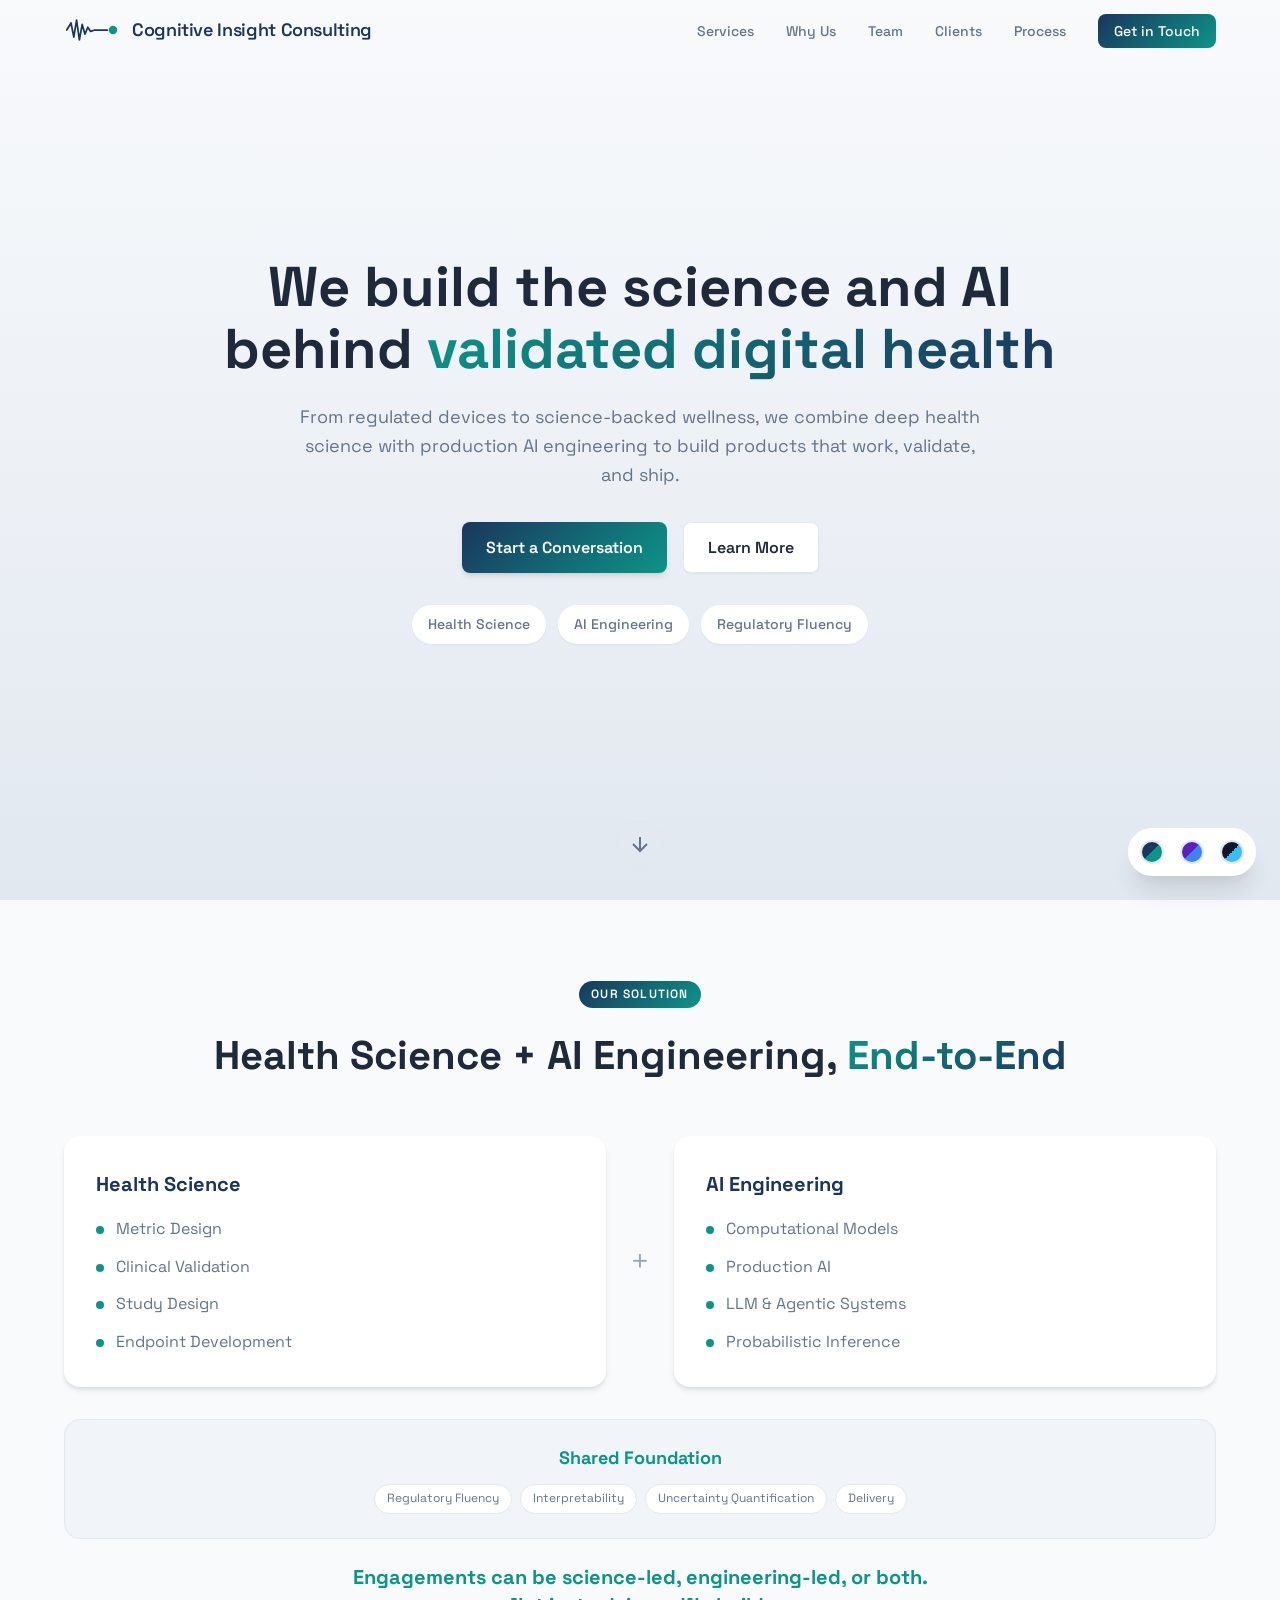
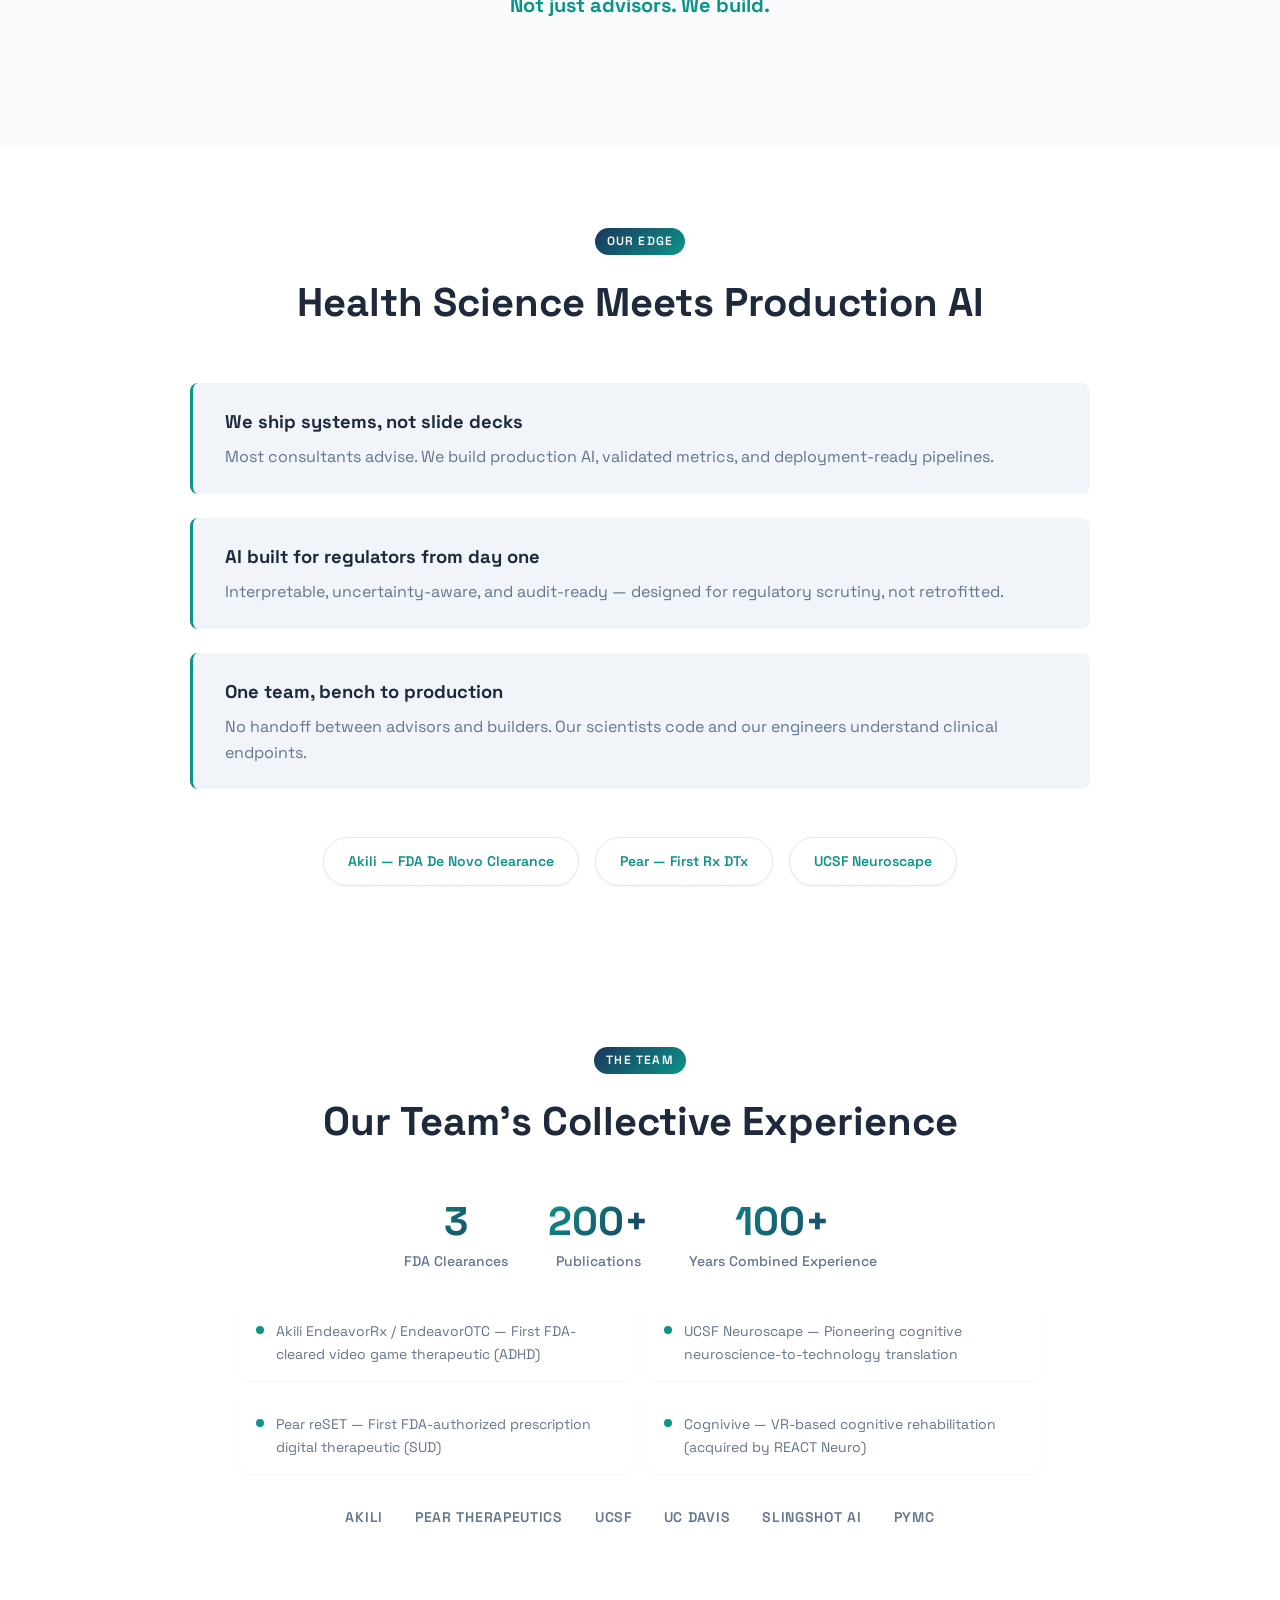
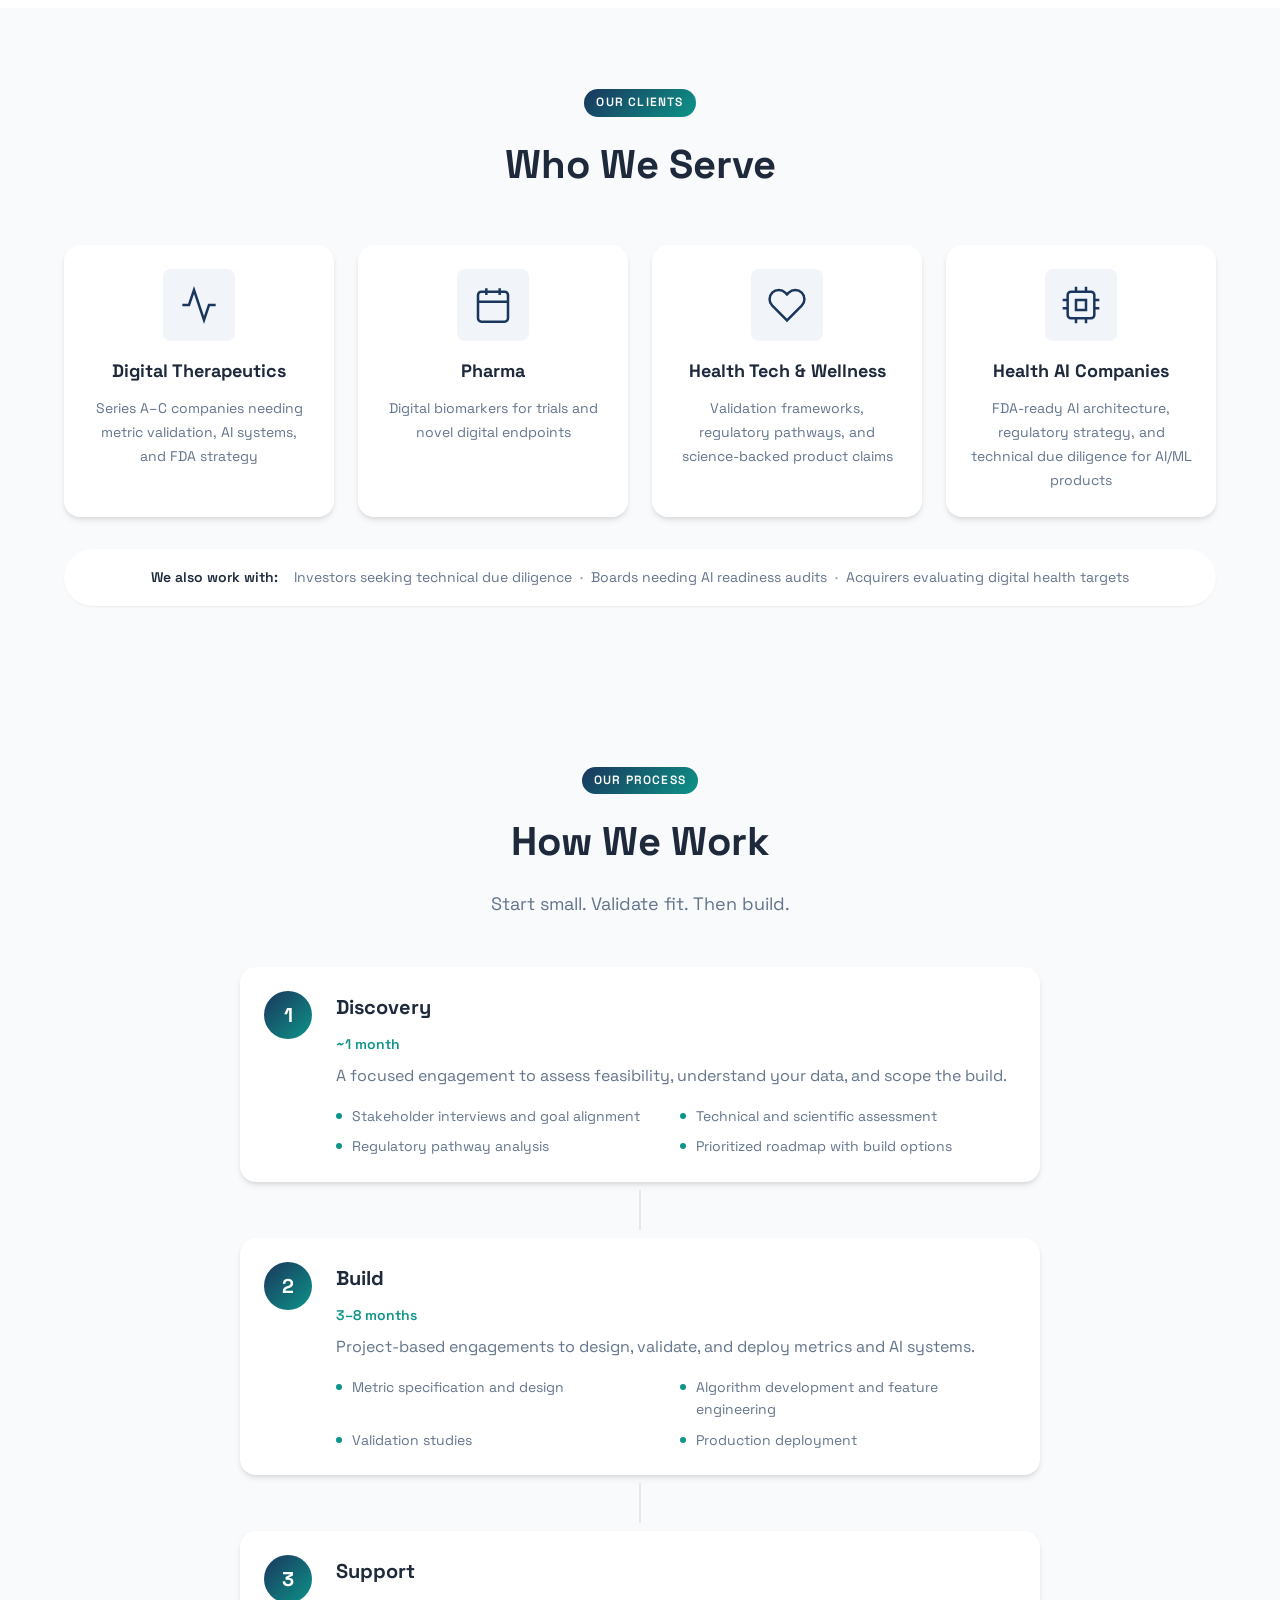
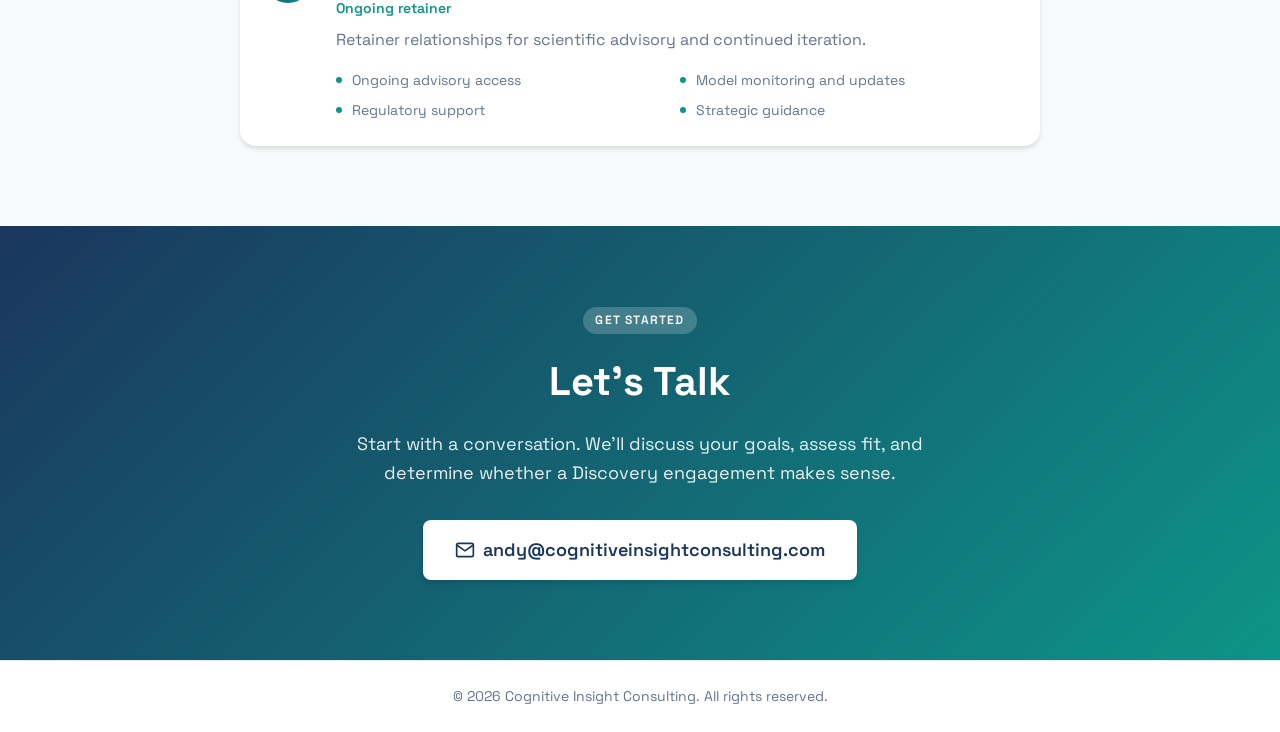
==== index.html @ 40518e3c "Initial commit: Cognitive Insight Consulting website and pitch deck" ====
<!DOCTYPE html>
<html lang="en" class="theme-blue">
<head>
    <meta charset="UTF-8">
    <meta name="viewport" content="width=device-width, initial-scale=1.0">
    <meta name="description" content="Cognitive Insight Consulting builds the science and AI behind validated digital health and science-backed wellness products. Health science, AI engineering, and regulatory fluency for healthcare, pharma, and health tech.">
    <meta name="keywords" content="digital health, AI engineering, clinical validation, digital therapeutics, FDA clearance, machine learning, healthcare, wellness, health AI, FDA-ready AI">
    <title>Cognitive Insight Consulting | Health Science & AI Engineering</title>
    <link rel="stylesheet" href="css/styles.css?v=16">
    <link rel="preconnect" href="https://fonts.googleapis.com">
    <link rel="preconnect" href="https://fonts.gstatic.com" crossorigin>
    <link href="https://fonts.googleapis.com/css2?family=Space+Grotesk:wght@400;500;600;700&display=swap" rel="stylesheet">
</head>
<body>
    <!-- Navigation -->
    <nav class="nav" id="nav">
        <div class="nav-container">
            <a href="#hero" class="nav-logo">
                <img src="assets/logo.svg" alt="Cognitive Insight Consulting" class="logo-img">
                <span class="logo-text">Cognitive Insight Consulting</span>
            </a>
            <button class="nav-toggle" id="nav-toggle" aria-label="Toggle navigation">
                <span></span>
                <span></span>
                <span></span>
            </button>
            <ul class="nav-menu" id="nav-menu">
                <li><a href="#what-we-do" class="nav-link">Services</a></li>
                <li><a href="#why-us" class="nav-link">Why Us</a></li>
                <li><a href="#team" class="nav-link">Team</a></li>
                <li><a href="#who-we-serve" class="nav-link">Clients</a></li>
                <li><a href="#how-we-work" class="nav-link">Process</a></li>
                <li><a href="#contact" class="nav-link nav-cta">Get in Touch</a></li>
            </ul>
        </div>
    </nav>

    <!-- Theme Switcher -->
    <div class="theme-switcher" id="theme-switcher">
        <button class="theme-btn" data-theme="theme-blue" title="Deep Blue + Teal">
            <span class="theme-preview theme-preview-blue"></span>
        </button>
        <button class="theme-btn" data-theme="theme-purple" title="Purple + Blue Gradient">
            <span class="theme-preview theme-preview-purple"></span>
        </button>
        <button class="theme-btn" data-theme="theme-dark" title="Dark Mode">
            <span class="theme-preview theme-preview-dark"></span>
        </button>
    </div>

    <!-- Hero Section -->
    <section class="hero" id="hero">
        <div class="hero-bg"></div>
        <div class="container hero-content">
            <h1 class="hero-title animate-fade-up">
                We build the science and AI behind <span class="gradient-text">validated digital health</span>
            </h1>
            <p class="hero-subtitle animate-fade-up delay-1">
                From regulated devices to science-backed wellness, we combine deep health science with production AI engineering to build products that work, validate, and ship.
            </p>
            <div class="hero-cta animate-fade-up delay-2">
                <a href="#contact" class="btn btn-primary">Start a Conversation</a>
                <a href="#what-we-do" class="btn btn-secondary">Learn More</a>
            </div>
            <div class="hero-tags animate-fade-up delay-3">
                <span class="tag">Health Science</span>
                <span class="tag">AI Engineering</span>
                <span class="tag">Regulatory Fluency</span>
            </div>
        </div>
        <div class="hero-scroll">
            <a href="#what-we-do" class="scroll-indicator" aria-label="Scroll down">
                <svg width="24" height="24" viewBox="0 0 24 24" fill="none" stroke="currentColor" stroke-width="2">
                    <path d="M12 5v14M19 12l-7 7-7-7"/>
                </svg>
            </a>
        </div>
    </section>

    <!-- What We Do Section -->
    <section class="section" id="what-we-do">
        <div class="container">
            <div class="section-header">
                <span class="section-label animate-on-scroll">Our Solution</span>
                <h2 class="section-title animate-on-scroll">Health Science + AI Engineering, <span class="gradient-text">End-to-End</span></h2>
            </div>

            <div class="pillars animate-on-scroll">
                <div class="pillar">
                    <div class="pillar-title">Health Science</div>
                    <div class="pillar-items">
                        <div class="pillar-item">Metric Design</div>
                        <div class="pillar-item">Clinical Validation</div>
                        <div class="pillar-item">Study Design</div>
                        <div class="pillar-item">Endpoint Development</div>
                    </div>
                </div>
                <div class="pillar-connector">+</div>
                <div class="pillar">
                    <div class="pillar-title">AI Engineering</div>
                    <div class="pillar-items">
                        <div class="pillar-item">Computational Models</div>
                        <div class="pillar-item">Production AI</div>
                        <div class="pillar-item">LLM &amp; Agentic Systems</div>
                        <div class="pillar-item">Probabilistic Inference</div>
                    </div>
                </div>
            </div>

            <div class="shared-foundation animate-on-scroll">
                <div class="shared-foundation-title">Shared Foundation</div>
                <div class="shared-tags">
                    <span class="shared-tag">Regulatory Fluency</span>
                    <span class="shared-tag">Interpretability</span>
                    <span class="shared-tag">Uncertainty Quantification</span>
                    <span class="shared-tag">Delivery</span>
                </div>
            </div>

            <p class="solution-cta animate-on-scroll">
                Engagements can be science-led, engineering-led, or both.<br>
                Not just advisors. We build.
            </p>

        </div>
    </section>

    <!-- Why Us Section -->
    <section class="section section-alt" id="why-us">
        <div class="container">
            <div class="section-header">
                <span class="section-label animate-on-scroll">Our Edge</span>
                <h2 class="section-title animate-on-scroll">Health Science Meets Production AI</h2>
            </div>

            <!-- Approach Contrast -->
            <div class="edge-cards">
                <div class="edge-card animate-on-scroll">
                    <div class="edge-title">We ship systems, not slide decks</div>
                    <div class="edge-desc">Most consultants advise. We build production AI, validated metrics, and deployment-ready pipelines.</div>
                </div>
                <div class="edge-card animate-on-scroll">
                    <div class="edge-title">AI built for regulators from day one</div>
                    <div class="edge-desc">Interpretable, uncertainty-aware, and audit-ready &mdash; designed for regulatory scrutiny, not retrofitted.</div>
                </div>
                <div class="edge-card animate-on-scroll">
                    <div class="edge-title">One team, bench to production</div>
                    <div class="edge-desc">No handoff between advisors and builders. Our scientists code and our engineers understand clinical endpoints.</div>
                </div>
            </div>

            <!-- Track Record Badges -->
            <div class="track-badges animate-on-scroll">
                <span class="track-badge">Akili &mdash; FDA De Novo Clearance</span>
                <span class="track-badge">Pear &mdash; First Rx DTx</span>
                <span class="track-badge">UCSF Neuroscape</span>
            </div>
        </div>
    </section>

    <!-- Team Section -->
    <section class="section section-alt" id="team">
        <div class="container">
            <div class="section-header">
                <span class="section-label animate-on-scroll">The Team</span>
                <h2 class="section-title animate-on-scroll">Our Team's Collective Experience</h2>
            </div>

            <!-- Stats Banner -->
            <div class="team-stats animate-on-scroll">
                <div class="team-stat">
                    <div class="team-stat-number">3</div>
                    <div class="team-stat-label">FDA Clearances</div>
                </div>
                <div class="team-stat">
                    <div class="team-stat-number">200+</div>
                    <div class="team-stat-label">Publications</div>
                </div>
                <div class="team-stat">
                    <div class="team-stat-number">100+</div>
                    <div class="team-stat-label">Years Combined Experience</div>
                </div>
            </div>

            <!-- Accomplishments -->
            <div class="team-accomplishments animate-on-scroll">
                <div class="team-accomplishment">Akili EndeavorRx / EndeavorOTC &mdash; First FDA-cleared video game therapeutic (ADHD)</div>
                <div class="team-accomplishment">UCSF Neuroscape &mdash; Pioneering cognitive neuroscience-to-technology translation</div>
                <div class="team-accomplishment">Pear reSET &mdash; First FDA-authorized prescription digital therapeutic (SUD)</div>
                <div class="team-accomplishment">Cognivive &mdash; VR-based cognitive rehabilitation (acquired by REACT Neuro)</div>
            </div>

            <!-- Institution Logos -->
            <div class="team-logos animate-on-scroll">
                <span class="team-logo-text">Akili</span>
                <span class="team-logo-text">Pear Therapeutics</span>
                <span class="team-logo-text">UCSF</span>
                <span class="team-logo-text">UC Davis</span>
                <span class="team-logo-text">Slingshot AI</span>
                <span class="team-logo-text">PyMC</span>
            </div>
        </div>
    </section>

    <!-- Who We Serve Section -->
    <section class="section" id="who-we-serve">
        <div class="container">
            <div class="section-header">
                <span class="section-label animate-on-scroll">Our Clients</span>
                <h2 class="section-title animate-on-scroll">Who We Serve</h2>
            </div>
            <div class="clients-grid">
                <div class="client-card animate-on-scroll">
                    <div class="client-icon">
                        <svg width="40" height="40" viewBox="0 0 24 24" fill="none" stroke="currentColor" stroke-width="1.5">
                            <path d="M22 12h-4l-3 9L9 3l-3 9H2"/>
                        </svg>
                    </div>
                    <h3 class="client-title">Digital Therapeutics</h3>
                    <p class="client-desc">Series A&ndash;C companies needing metric validation, AI systems, and FDA strategy</p>
                </div>
                <div class="client-card animate-on-scroll">
                    <div class="client-icon">
                        <svg width="40" height="40" viewBox="0 0 24 24" fill="none" stroke="currentColor" stroke-width="1.5">
                            <path d="M8 2v4M16 2v4M3 10h18M5 4h14a2 2 0 012 2v14a2 2 0 01-2 2H5a2 2 0 01-2-2V6a2 2 0 012-2z"/>
                        </svg>
                    </div>
                    <h3 class="client-title">Pharma</h3>
                    <p class="client-desc">Digital biomarkers for trials and novel digital endpoints</p>
                </div>
                <div class="client-card animate-on-scroll">
                    <div class="client-icon">
                        <svg width="40" height="40" viewBox="0 0 24 24" fill="none" stroke="currentColor" stroke-width="1.5">
                            <path d="M20.84 4.61a5.5 5.5 0 00-7.78 0L12 5.67l-1.06-1.06a5.5 5.5 0 00-7.78 7.78l1.06 1.06L12 21.23l7.78-7.78 1.06-1.06a5.5 5.5 0 000-7.78z"/>
                        </svg>
                    </div>
                    <h3 class="client-title">Health Tech &amp; Wellness</h3>
                    <p class="client-desc">Validation frameworks, regulatory pathways, and science-backed product claims</p>
                </div>
                <div class="client-card animate-on-scroll">
                    <div class="client-icon">
                        <svg width="40" height="40" viewBox="0 0 24 24" fill="none" stroke="currentColor" stroke-width="1.5">
                            <rect x="4" y="4" width="16" height="16" rx="2"/><path d="M9 9h6v6H9z"/><path d="M9 1v3M15 1v3M9 20v3M15 20v3M20 9h3M20 14h3M1 9h3M1 14h3"/>
                        </svg>
                    </div>
                    <h3 class="client-title">Health AI Companies</h3>
                    <p class="client-desc">FDA-ready AI architecture, regulatory strategy, and technical due diligence for AI/ML products</p>
                </div>
            </div>
            <div class="clients-also animate-on-scroll">
                <span class="clients-also-label">We also work with:</span>
                <span class="clients-also-item">Investors seeking technical due diligence</span>
                <span class="clients-also-sep">&middot;</span>
                <span class="clients-also-item">Boards needing AI readiness audits</span>
                <span class="clients-also-sep">&middot;</span>
                <span class="clients-also-item">Acquirers evaluating digital health targets</span>
            </div>
        </div>
    </section>

    <!-- How We Work Section -->
    <section class="section" id="how-we-work">
        <div class="container">
            <div class="section-header">
                <span class="section-label animate-on-scroll">Our Process</span>
                <h2 class="section-title animate-on-scroll">How We Work</h2>
                <p class="section-subtitle animate-on-scroll">Start small. Validate fit. Then build.</p>
            </div>
            <div class="process-flow">
                <div class="process-step animate-on-scroll">
                    <div class="process-number">1</div>
                    <div class="process-content">
                        <h3 class="process-title">Discovery</h3>
                        <span class="process-duration">~1 month</span>
                        <p class="process-desc">A focused engagement to assess feasibility, understand your data, and scope the build.</p>
                        <ul class="process-details">
                            <li>Stakeholder interviews and goal alignment</li>
                            <li>Technical and scientific assessment</li>
                            <li>Regulatory pathway analysis</li>
                            <li>Prioritized roadmap with build options</li>
                        </ul>
                    </div>
                </div>
                <div class="process-connector animate-on-scroll"></div>
                <div class="process-step animate-on-scroll">
                    <div class="process-number">2</div>
                    <div class="process-content">
                        <h3 class="process-title">Build</h3>
                        <span class="process-duration">3–8 months</span>
                        <p class="process-desc">Project-based engagements to design, validate, and deploy metrics and AI systems.</p>
                        <ul class="process-details">
                            <li>Metric specification and design</li>
                            <li>Algorithm development and feature engineering</li>
                            <li>Validation studies</li>
                            <li>Production deployment</li>
                        </ul>
                    </div>
                </div>
                <div class="process-connector animate-on-scroll"></div>
                <div class="process-step animate-on-scroll">
                    <div class="process-number">3</div>
                    <div class="process-content">
                        <h3 class="process-title">Support</h3>
                        <span class="process-duration">Ongoing retainer</span>
                        <p class="process-desc">Retainer relationships for scientific advisory and continued iteration.</p>
                        <ul class="process-details">
                            <li>Ongoing advisory access</li>
                            <li>Model monitoring and updates</li>
                            <li>Regulatory support</li>
                            <li>Strategic guidance</li>
                        </ul>
                    </div>
                </div>
            </div>
        </div>
    </section>

    <!-- Contact Section -->
    <section class="section section-contact" id="contact">
        <div class="container">
            <div class="contact-content animate-on-scroll">
                <span class="section-label">Get Started</span>
                <h2 class="contact-title">Let's Talk</h2>
                <p class="contact-desc">Start with a conversation. We'll discuss your goals, assess fit, and determine whether a Discovery engagement makes sense.</p>
                <a href="mailto:andy@cognitiveinsightconsulting.com" class="btn btn-primary btn-large">
                    <svg width="20" height="20" viewBox="0 0 24 24" fill="none" stroke="currentColor" stroke-width="2">
                        <path d="M4 4h16c1.1 0 2 .9 2 2v12c0 1.1-.9 2-2 2H4c-1.1 0-2-.9-2-2V6c0-1.1.9-2 2-2z"/>
                        <polyline points="22,6 12,13 2,6"/>
                    </svg>
                    andy@cognitiveinsightconsulting.com
                </a>
            </div>
        </div>
    </section>

    <!-- Footer -->
    <footer class="footer">
        <div class="container">
            <div class="footer-content">
                <p class="footer-text">&copy; 2026 Cognitive Insight Consulting. All rights reserved.</p>
            </div>
        </div>
    </footer>

    <script src="js/main.js"></script>
</body>
</html>
---- css/styles.css ----
/* ==========================================================================
   Cognitive Insight Consulting - Website Styles
   ========================================================================== */

/* --------------------------------------------------------------------------
   CSS Custom Properties / Theme System
   -------------------------------------------------------------------------- */

:root {
    /* Typography */
    --font-family: 'Space Grotesk', -apple-system, BlinkMacSystemFont, 'Segoe UI', Roboto, sans-serif;
    --font-size-xs: 0.75rem;
    --font-size-sm: 0.875rem;
    --font-size-base: 1rem;
    --font-size-lg: 1.125rem;
    --font-size-xl: 1.25rem;
    --font-size-2xl: 1.5rem;
    --font-size-3xl: 2rem;
    --font-size-4xl: 2.5rem;
    --font-size-5xl: 3.5rem;

    /* Spacing */
    --space-1: 0.25rem;
    --space-2: 0.5rem;
    --space-3: 0.75rem;
    --space-4: 1rem;
    --space-5: 1.25rem;
    --space-6: 1.5rem;
    --space-8: 2rem;
    --space-10: 2.5rem;
    --space-12: 3rem;
    --space-16: 4rem;
    --space-20: 5rem;
    --space-24: 6rem;

    /* Layout */
    --container-max: 1200px;
    --container-padding: var(--space-6);
    --section-padding: var(--space-20);
    --border-radius-sm: 0.375rem;
    --border-radius: 0.5rem;
    --border-radius-lg: 1rem;
    --border-radius-xl: 1.5rem;
    --border-radius-full: 9999px;

    /* Transitions */
    --transition-fast: 150ms ease;
    --transition-base: 250ms ease;
    --transition-slow: 400ms ease;

    /* Shadows */
    --shadow-sm: 0 1px 2px rgba(0, 0, 0, 0.05);
    --shadow: 0 4px 6px -1px rgba(0, 0, 0, 0.1), 0 2px 4px -1px rgba(0, 0, 0, 0.06);
    --shadow-md: 0 10px 15px -3px rgba(0, 0, 0, 0.1), 0 4px 6px -2px rgba(0, 0, 0, 0.05);
    --shadow-lg: 0 20px 25px -5px rgba(0, 0, 0, 0.1), 0 10px 10px -5px rgba(0, 0, 0, 0.04);
    --shadow-xl: 0 25px 50px -12px rgba(0, 0, 0, 0.25);
}

/* Theme: Deep Blue + Teal (Default) */
.theme-blue {
    --color-primary: #1a365d;
    --color-primary-light: #2c5282;
    --color-accent: #0d9488;
    --color-accent-light: #14b8a6;
    --color-background: #f8fafc;
    --color-surface: #ffffff;
    --color-surface-alt: #f1f5f9;
    --color-text: #1e293b;
    --color-text-muted: #64748b;
    --color-text-light: #94a3b8;
    --color-border: #e2e8f0;
    --gradient-primary: linear-gradient(135deg, #1a365d 0%, #0d9488 100%);
    --gradient-hero: linear-gradient(180deg, #f8fafc 0%, #e2e8f0 100%);
    --gradient-text: linear-gradient(135deg, #0d9488 0%, #1a365d 100%);
}

/* Theme: Purple + Blue Gradient */
.theme-purple {
    --color-primary: #5b21b6;
    --color-primary-light: #7c3aed;
    --color-accent: #3b82f6;
    --color-accent-light: #60a5fa;
    --color-background: #faf5ff;
    --color-surface: #ffffff;
    --color-surface-alt: #f3e8ff;
    --color-text: #1e1b4b;
    --color-text-muted: #6b7280;
    --color-text-light: #9ca3af;
    --color-border: #e9d5ff;
    --gradient-primary: linear-gradient(135deg, #5b21b6 0%, #3b82f6 100%);
    --gradient-hero: linear-gradient(180deg, #faf5ff 0%, #e9d5ff 100%);
    --gradient-text: linear-gradient(135deg, #5b21b6 0%, #3b82f6 100%);
}

/* Theme: Dark Mode */
.theme-dark {
    --color-primary: #38bdf8;
    --color-primary-light: #7dd3fc;
    --color-accent: #a78bfa;
    --color-accent-light: #c4b5fd;
    --color-background: #0f172a;
    --color-surface: #1e293b;
    --color-surface-alt: #334155;
    --color-text: #f1f5f9;
    --color-text-muted: #94a3b8;
    --color-text-light: #64748b;
    --color-border: #334155;
    --gradient-primary: linear-gradient(135deg, #38bdf8 0%, #a78bfa 100%);
    --gradient-hero: linear-gradient(180deg, #0f172a 0%, #1e293b 100%);
    --gradient-text: linear-gradient(135deg, #38bdf8 0%, #a78bfa 100%);
    --shadow-sm: 0 1px 2px rgba(0, 0, 0, 0.3);
    --shadow: 0 4px 6px -1px rgba(0, 0, 0, 0.4), 0 2px 4px -1px rgba(0, 0, 0, 0.3);
    --shadow-md: 0 10px 15px -3px rgba(0, 0, 0, 0.4), 0 4px 6px -2px rgba(0, 0, 0, 0.3);
    --shadow-lg: 0 20px 25px -5px rgba(0, 0, 0, 0.4), 0 10px 10px -5px rgba(0, 0, 0, 0.3);
}

/* --------------------------------------------------------------------------
   Reset & Base Styles
   -------------------------------------------------------------------------- */

*, *::before, *::after {
    box-sizing: border-box;
}

* {
    margin: 0;
    padding: 0;
}

html {
    scroll-behavior: smooth;
    -webkit-font-smoothing: antialiased;
    -moz-osx-font-smoothing: grayscale;
}

body {
    font-family: var(--font-family);
    font-size: var(--font-size-base);
    line-height: 1.6;
    color: var(--color-text);
    background-color: var(--color-background);
    transition: background-color var(--transition-slow), color var(--transition-slow);
}

img, picture, video, canvas, svg {
    display: block;
    max-width: 100%;
}

input, button, textarea, select {
    font: inherit;
}

a {
    color: inherit;
    text-decoration: none;
}

ul {
    list-style: none;
}

/* --------------------------------------------------------------------------
   Layout
   -------------------------------------------------------------------------- */

.container {
    width: 100%;
    max-width: var(--container-max);
    margin: 0 auto;
    padding: 0 var(--container-padding);
}

.section {
    padding: var(--section-padding) 0;
}

.section-alt {
    background-color: var(--color-surface);
}


/* --------------------------------------------------------------------------
   Navigation
   -------------------------------------------------------------------------- */

.nav {
    position: fixed;
    top: 0;
    left: 0;
    right: 0;
    z-index: 1000;
    background: transparent;
    transition: all var(--transition-base);
}

.nav.scrolled {
    background: var(--color-surface);
    box-shadow: var(--shadow);
}

.nav-container {
    display: flex;
    align-items: center;
    justify-content: space-between;
    max-width: var(--container-max);
    margin: 0 auto;
    padding: var(--space-4) var(--container-padding);
}

.nav-logo {
    display: flex;
    align-items: center;
    gap: var(--space-3);
    transition: opacity var(--transition-fast);
}

.nav-logo:hover {
    opacity: 0.8;
}

.logo-img {
    height: 28px;
    width: auto;
}

.logo-text {
    font-size: var(--font-size-lg);
    font-weight: 600;
    color: var(--color-primary);
    letter-spacing: -0.02em;
}

.nav-toggle {
    display: none;
    flex-direction: column;
    gap: 5px;
    background: none;
    border: none;
    cursor: pointer;
    padding: var(--space-2);
}

.nav-toggle span {
    display: block;
    width: 24px;
    height: 2px;
    background: var(--color-text);
    transition: all var(--transition-fast);
}

.nav-menu {
    display: flex;
    align-items: center;
    gap: var(--space-8);
}

.nav-link {
    font-size: var(--font-size-sm);
    font-weight: 500;
    color: var(--color-text-muted);
    transition: color var(--transition-fast);
}

.nav-link:hover {
    color: var(--color-primary);
}

.nav-cta {
    padding: var(--space-2) var(--space-4);
    background: var(--gradient-primary);
    color: white !important;
    border-radius: var(--border-radius);
    transition: transform var(--transition-fast), box-shadow var(--transition-fast);
}

.nav-cta:hover {
    transform: translateY(-2px);
    box-shadow: var(--shadow-md);
}

/* Mobile Navigation */
@media (max-width: 768px) {
    .nav-toggle {
        display: flex;
    }

    .nav-menu {
        position: fixed;
        top: 60px;
        left: 0;
        right: 0;
        background: var(--color-surface);
        flex-direction: column;
        padding: var(--space-6);
        gap: var(--space-4);
        transform: translateY(-100%);
        opacity: 0;
        visibility: hidden;
        transition: all var(--transition-base);
        box-shadow: var(--shadow-lg);
    }

    .nav-menu.active {
        transform: translateY(0);
        opacity: 1;
        visibility: visible;
    }

    .nav-toggle.active span:nth-child(1) {
        transform: rotate(45deg) translate(5px, 5px);
    }

    .nav-toggle.active span:nth-child(2) {
        opacity: 0;
    }

    .nav-toggle.active span:nth-child(3) {
        transform: rotate(-45deg) translate(5px, -5px);
    }
}

/* --------------------------------------------------------------------------
   Theme Switcher
   -------------------------------------------------------------------------- */

.theme-switcher {
    position: fixed;
    bottom: var(--space-6);
    right: var(--space-6);
    display: flex;
    gap: var(--space-2);
    padding: var(--space-2);
    background: var(--color-surface);
    border-radius: var(--border-radius-full);
    box-shadow: var(--shadow-lg);
    z-index: 999;
}

.theme-btn {
    width: 32px;
    height: 32px;
    border: none;
    border-radius: 50%;
    cursor: pointer;
    padding: 4px;
    background: transparent;
    transition: transform var(--transition-fast);
}

.theme-btn:hover {
    transform: scale(1.1);
}

.theme-preview {
    display: block;
    width: 100%;
    height: 100%;
    border-radius: 50%;
    border: 2px solid var(--color-border);
}

.theme-preview-blue {
    background: linear-gradient(135deg, #1a365d 50%, #0d9488 50%);
}

.theme-preview-purple {
    background: linear-gradient(135deg, #5b21b6 50%, #3b82f6 50%);
}

.theme-preview-dark {
    background: linear-gradient(135deg, #0f172a 50%, #38bdf8 50%);
}

/* --------------------------------------------------------------------------
   Hero Section
   -------------------------------------------------------------------------- */

.hero {
    position: relative;
    min-height: 100vh;
    display: flex;
    align-items: center;
    overflow: hidden;
}

.hero-bg {
    position: absolute;
    inset: 0;
    background: var(--gradient-hero);
    z-index: 0;
    overflow: hidden;
}

/* Particles.js container */
#particles-js {
    position: absolute;
    width: 100%;
    height: 100%;
    top: 0;
    left: 0;
    z-index: 1;
}

/* Reduce motion for users who prefer it */
@media (prefers-reduced-motion: reduce) {
    #particles-js {
        display: none;
    }
}

.hero-content {
    position: relative;
    z-index: 2;
    text-align: center;
    padding: var(--space-24) 0;
    max-width: 900px;
}


.hero-title {
    font-size: clamp(var(--font-size-3xl), 5vw, var(--font-size-5xl));
    font-weight: 800;
    line-height: 1.1;
    margin-bottom: var(--space-6);
}

.gradient-text {
    background: var(--gradient-text);
    -webkit-background-clip: text;
    -webkit-text-fill-color: transparent;
    background-clip: text;
}

.hero-subtitle {
    font-size: var(--font-size-lg);
    color: var(--color-text-muted);
    max-width: 700px;
    margin: 0 auto var(--space-8);
}

.hero-cta {
    display: flex;
    gap: var(--space-4);
    justify-content: center;
    flex-wrap: wrap;
    margin-bottom: var(--space-8);
}

.hero-tags {
    display: flex;
    gap: var(--space-3);
    justify-content: center;
    flex-wrap: wrap;
}

.tag {
    padding: var(--space-2) var(--space-4);
    background: var(--color-surface);
    color: var(--color-text-muted);
    font-size: var(--font-size-sm);
    font-weight: 500;
    border-radius: var(--border-radius-full);
    box-shadow: var(--shadow-sm);
}

.hero-scroll {
    position: absolute;
    bottom: var(--space-8);
    left: 50%;
    transform: translateX(-50%);
    z-index: 2;
}

.scroll-indicator {
    display: flex;
    align-items: center;
    justify-content: center;
    width: 48px;
    height: 48px;
    border: 2px solid var(--color-border);
    border-radius: 50%;
    color: var(--color-text-muted);
    animation: bounce 2s ease-in-out infinite;
    transition: border-color var(--transition-fast), color var(--transition-fast);
}

.scroll-indicator:hover {
    border-color: var(--color-primary);
    color: var(--color-primary);
}

@keyframes bounce {
    0%, 100% { transform: translateY(0); }
    50% { transform: translateY(10px); }
}

/* --------------------------------------------------------------------------
   Buttons
   -------------------------------------------------------------------------- */

.btn {
    display: inline-flex;
    align-items: center;
    gap: var(--space-2);
    padding: var(--space-3) var(--space-6);
    font-size: var(--font-size-base);
    font-weight: 600;
    border-radius: var(--border-radius);
    border: none;
    cursor: pointer;
    transition: all var(--transition-fast);
}

.btn-primary {
    background: var(--gradient-primary);
    color: white;
    box-shadow: var(--shadow);
}

.btn-primary:hover {
    transform: translateY(-2px);
    box-shadow: var(--shadow-lg);
}

.btn-secondary {
    background: var(--color-surface);
    color: var(--color-text);
    box-shadow: var(--shadow-sm);
    border: 1px solid var(--color-border);
}

.btn-secondary:hover {
    background: var(--color-surface-alt);
    border-color: var(--color-text-light);
}

.btn-large {
    padding: var(--space-4) var(--space-8);
    font-size: var(--font-size-lg);
}

/* --------------------------------------------------------------------------
   Section Headers
   -------------------------------------------------------------------------- */

.section-header {
    text-align: center;
    margin-bottom: var(--space-12);
}

.section-label {
    display: inline-block;
    padding: var(--space-1) var(--space-3);
    background: var(--gradient-primary);
    color: white;
    font-size: var(--font-size-xs);
    font-weight: 600;
    text-transform: uppercase;
    letter-spacing: 0.1em;
    border-radius: var(--border-radius-full);
    margin-bottom: var(--space-4);
}

.section-title {
    font-size: clamp(var(--font-size-2xl), 4vw, var(--font-size-4xl));
    font-weight: 800;
    margin-bottom: var(--space-4);
}

.section-subtitle {
    font-size: var(--font-size-lg);
    color: var(--color-text-muted);
    max-width: 600px;
    margin: 0 auto;
}

/* --------------------------------------------------------------------------
   Venn Diagram & Track Badges
   -------------------------------------------------------------------------- */

.edge-cards {
    display: flex;
    flex-direction: column;
    gap: var(--space-6);
    max-width: 900px;
    margin: 0 auto var(--space-12);
}

.edge-card {
    border-left: 3px solid var(--color-accent);
    padding: var(--space-6) var(--space-8);
    background: var(--color-surface-alt, var(--color-surface));
    border-radius: var(--border-radius);
}

.edge-title {
    font-weight: 700;
    font-size: 1.15rem;
    margin-bottom: var(--space-2);
    color: var(--color-text);
}

.edge-desc {
    color: var(--color-text-muted);
    font-size: 1rem;
    line-height: 1.6;
}

.comparison-table {
    display: grid;
    grid-template-columns: repeat(3, 1fr);
    gap: 0;
    max-width: 800px;
    margin: 0 auto var(--space-12);
    border: 1px solid var(--color-border);
    border-radius: var(--border-radius-lg);
    overflow: hidden;
    background: var(--color-surface);
}

.comparison-col {
    padding: var(--space-6);
    text-align: center;
    border-right: 1px solid var(--color-border);
}

.comparison-col:last-child {
    border-right: none;
}

.comparison-col-highlight {
    background: var(--color-surface-alt);
    position: relative;
}

.comparison-col-highlight::before {
    content: '';
    position: absolute;
    top: 0;
    left: 0;
    right: 0;
    height: 3px;
    background: var(--color-accent);
}

.comparison-header {
    font-size: var(--font-size-base);
    font-weight: 700;
    margin-bottom: var(--space-3);
    color: var(--color-text);
}

.comparison-col-highlight .comparison-header {
    color: var(--color-primary);
}

.comparison-desc {
    font-size: var(--font-size-sm);
    color: var(--color-text-muted);
    line-height: 1.6;
}

@media (max-width: 600px) {
    .comparison-table {
        grid-template-columns: 1fr;
    }

    .comparison-col {
        border-right: none;
        border-bottom: 1px solid var(--color-border);
    }

    .comparison-col:last-child {
        border-bottom: none;
    }
}

/* --------------------------------------------------------------------------
   Differentiators Section
   -------------------------------------------------------------------------- */

.differentiators {
    display: grid;
    grid-template-columns: repeat(auto-fit, minmax(300px, 1fr));
    gap: var(--space-6);
    max-width: 1000px;
    margin: 0 auto;
}

.diff-item {
    display: flex;
    gap: var(--space-4);
    padding: var(--space-6);
    background: var(--color-surface-alt);
    border-radius: var(--border-radius-lg);
    transition: transform var(--transition-base);
}

.diff-item:hover {
    transform: translateX(4px);
}

.diff-indicator {
    flex-shrink: 0;
    width: 4px;
    background: var(--gradient-primary);
    border-radius: var(--border-radius-full);
}

.diff-content {
    flex: 1;
}

.diff-title {
    font-size: var(--font-size-lg);
    font-weight: 700;
    margin-bottom: var(--space-2);
}

.diff-desc {
    color: var(--color-text-muted);
    font-size: var(--font-size-sm);
    line-height: 1.7;
}

/* --------------------------------------------------------------------------
   Clients Section
   -------------------------------------------------------------------------- */

.clients-grid {
    display: grid;
    grid-template-columns: repeat(auto-fit, minmax(260px, 1fr));
    gap: var(--space-6);
}

.client-card {
    padding: var(--space-6);
    background: var(--color-surface);
    border-radius: var(--border-radius-lg);
    box-shadow: var(--shadow);
    text-align: center;
    transition: transform var(--transition-base), box-shadow var(--transition-base);
}

.client-card:hover {
    transform: translateY(-4px);
    box-shadow: var(--shadow-lg);
}

.client-icon {
    display: flex;
    align-items: center;
    justify-content: center;
    width: 72px;
    height: 72px;
    margin: 0 auto var(--space-4);
    background: var(--color-surface-alt);
    border-radius: var(--border-radius);
    color: var(--color-primary);
}

.client-title {
    font-size: var(--font-size-lg);
    font-weight: 700;
    margin-bottom: var(--space-3);
}

.client-desc {
    color: var(--color-text-muted);
    font-size: var(--font-size-sm);
    line-height: 1.7;
}

/* --------------------------------------------------------------------------
   Team Section
   -------------------------------------------------------------------------- */

.team-accomplishments {
    max-width: 800px;
    margin: 0 auto var(--space-8);
    display: grid;
    grid-template-columns: 1fr 1fr;
    gap: var(--space-4);
}

.team-accomplishment {
    display: flex;
    align-items: flex-start;
    gap: var(--space-3);
    font-size: var(--font-size-sm);
    color: var(--color-text-muted);
    padding: var(--space-4);
    background: var(--color-surface);
    border-radius: var(--border-radius);
    box-shadow: var(--shadow-sm);
}

.team-accomplishment::before {
    content: '';
    flex-shrink: 0;
    width: 8px;
    height: 8px;
    margin-top: 6px;
    background: var(--color-accent);
    border-radius: 50%;
}

.team-logos {
    display: flex;
    gap: var(--space-8);
    justify-content: center;
    align-items: center;
    flex-wrap: wrap;
    opacity: 0.6;
}

.team-logo-text {
    font-size: var(--font-size-sm);
    font-weight: 600;
    color: var(--color-text-muted);
    letter-spacing: 0.05em;
    text-transform: uppercase;
}

.modal-body p:last-child {
    margin-bottom: 0;
}

/* --------------------------------------------------------------------------
   Process Section
   -------------------------------------------------------------------------- */

.process-flow {
    display: flex;
    flex-direction: column;
    align-items: center;
    gap: var(--space-2);
    max-width: 800px;
    margin: 0 auto;
}

.process-step {
    width: 100%;
    display: flex;
    gap: var(--space-6);
    padding: var(--space-6);
    background: var(--color-surface);
    border-radius: var(--border-radius-lg);
    box-shadow: var(--shadow);
}

.process-number {
    flex-shrink: 0;
    width: 48px;
    height: 48px;
    background: var(--gradient-primary);
    color: white;
    font-size: var(--font-size-xl);
    font-weight: 700;
    border-radius: 50%;
    display: flex;
    align-items: center;
    justify-content: center;
}

.process-content {
    flex: 1;
}

.process-title {
    font-size: var(--font-size-xl);
    font-weight: 700;
    margin-bottom: var(--space-2);
}

.process-desc {
    color: var(--color-text-muted);
    margin-bottom: var(--space-4);
}

.process-details {
    display: grid;
    grid-template-columns: repeat(2, 1fr);
    gap: var(--space-2);
}

.process-details li {
    color: var(--color-text-muted);
    font-size: var(--font-size-sm);
    padding-left: var(--space-4);
    position: relative;
}

.process-details li::before {
    content: '';
    position: absolute;
    left: 0;
    top: 8px;
    width: 6px;
    height: 6px;
    background: var(--color-accent);
    border-radius: 50%;
}

.process-connector {
    width: 2px;
    height: 40px;
    background: var(--color-border);
}

@media (max-width: 600px) {
    .process-details {
        grid-template-columns: 1fr;
    }
}

/* --------------------------------------------------------------------------
   Contact Section
   -------------------------------------------------------------------------- */

.section-contact {
    background: var(--gradient-primary);
    color: white;
}

.contact-content {
    text-align: center;
    max-width: 600px;
    margin: 0 auto;
}

.contact-content .section-label {
    background: rgba(255, 255, 255, 0.2);
}

.contact-title {
    font-size: clamp(var(--font-size-2xl), 4vw, var(--font-size-4xl));
    font-weight: 800;
    margin-bottom: var(--space-4);
}

.contact-desc {
    opacity: 0.9;
    margin-bottom: var(--space-8);
    font-size: var(--font-size-lg);
}

.section-contact .btn-primary {
    background: white;
    color: var(--color-primary);
}

.section-contact .btn-primary:hover {
    background: var(--color-surface-alt);
}

/* --------------------------------------------------------------------------
   Footer
   -------------------------------------------------------------------------- */

.footer {
    padding: var(--space-6) 0;
    background: var(--color-surface);
    border-top: 1px solid var(--color-border);
}

.footer-content {
    text-align: center;
}

.footer-text {
    color: var(--color-text-muted);
    font-size: var(--font-size-sm);
}

/* --------------------------------------------------------------------------
   Animations
   -------------------------------------------------------------------------- */

.animate-fade-up {
    opacity: 0;
    transform: translateY(30px);
    animation: fadeUp 0.8s ease forwards;
}

.delay-1 { animation-delay: 0.1s; }
.delay-2 { animation-delay: 0.2s; }
.delay-3 { animation-delay: 0.3s; }

@keyframes fadeUp {
    to {
        opacity: 1;
        transform: translateY(0);
    }
}

.animate-on-scroll {
    opacity: 0;
    transform: translateY(20px);
    transition: opacity 0.6s ease, transform 0.6s ease;
}

.animate-on-scroll.visible {
    opacity: 1;
    transform: translateY(0);
}

/* --------------------------------------------------------------------------
   Solution Section — Dual Pillars
   -------------------------------------------------------------------------- */

.pillars {
    display: grid;
    grid-template-columns: 1fr auto 1fr;
    gap: var(--space-6);
    align-items: stretch;
    margin-bottom: var(--space-8);
}

.pillar {
    padding: var(--space-8);
    background: var(--color-surface);
    border-radius: var(--border-radius-lg);
    box-shadow: var(--shadow);
    display: flex;
    flex-direction: column;
}

.pillar-title {
    font-size: var(--font-size-xl);
    font-weight: 700;
    margin-bottom: var(--space-4);
    color: var(--color-primary);
}

.pillar-items {
    display: flex;
    flex-direction: column;
    gap: var(--space-3);
    flex: 1;
}

.pillar-item {
    font-size: var(--font-size-base);
    color: var(--color-text-muted);
    padding-left: var(--space-5);
    position: relative;
}

.pillar-item::before {
    content: '';
    position: absolute;
    left: 0;
    top: 10px;
    width: 8px;
    height: 8px;
    background: var(--color-accent);
    border-radius: 50%;
}

.pillar-connector {
    display: flex;
    align-items: center;
    justify-content: center;
    font-size: var(--font-size-3xl);
    font-weight: 300;
    color: var(--color-text-light);
}

.shared-foundation {
    padding: var(--space-6);
    background: var(--color-surface-alt);
    border-radius: var(--border-radius-lg);
    border: 1px solid var(--color-border);
    text-align: center;
    margin-bottom: var(--space-6);
}

.shared-foundation-title {
    font-size: var(--font-size-lg);
    font-weight: 700;
    margin-bottom: var(--space-3);
    color: var(--color-accent);
}

.shared-tags {
    display: flex;
    gap: var(--space-2);
    justify-content: center;
    flex-wrap: wrap;
}

.shared-tag {
    padding: var(--space-1) var(--space-3);
    background: var(--color-surface);
    color: var(--color-text-muted);
    font-size: var(--font-size-xs);
    border-radius: var(--border-radius-full);
    border: 1px solid var(--color-border);
}

.solution-cta {
    text-align: center;
    font-size: var(--font-size-xl);
    font-weight: 700;
    color: var(--color-accent);
    line-height: 1.4;
    margin-bottom: var(--space-12);
}

.track-badges {
    display: flex;
    gap: var(--space-4);
    justify-content: center;
    flex-wrap: wrap;
}

.track-badge {
    padding: var(--space-3) var(--space-6);
    background: var(--color-surface);
    border: 1px solid var(--color-border);
    border-radius: var(--border-radius-full);
    font-size: var(--font-size-sm);
    font-weight: 600;
    color: var(--color-accent);
    box-shadow: var(--shadow-sm);
}

/* --------------------------------------------------------------------------
   Team Stats
   -------------------------------------------------------------------------- */

.team-stats {
    display: flex;
    gap: var(--space-10);
    justify-content: center;
    margin-bottom: var(--space-8);
    flex-wrap: wrap;
}

.team-stat {
    text-align: center;
}

.team-stat-number {
    font-size: var(--font-size-4xl);
    font-weight: 800;
    background: var(--gradient-text);
    -webkit-background-clip: text;
    -webkit-text-fill-color: transparent;
    background-clip: text;
    line-height: 1;
    margin-bottom: var(--space-2);
}

.team-stat-label {
    font-size: var(--font-size-sm);
    color: var(--color-text-muted);
    font-weight: 500;
}

/* --------------------------------------------------------------------------
   Clients Also Footer
   -------------------------------------------------------------------------- */

.clients-also {
    display: flex;
    align-items: center;
    justify-content: center;
    flex-wrap: wrap;
    gap: var(--space-2);
    margin-top: var(--space-8);
    padding: var(--space-4) var(--space-6);
    background: var(--color-surface);
    border-radius: var(--border-radius-full);
    box-shadow: var(--shadow-sm);
}

.clients-also-label {
    font-size: var(--font-size-sm);
    font-weight: 600;
    color: var(--color-text);
    margin-right: var(--space-2);
}

.clients-also-item {
    font-size: var(--font-size-sm);
    color: var(--color-text-muted);
}

.clients-also-sep {
    color: var(--color-text-light);
}

/* --------------------------------------------------------------------------
   Process Duration Label
   -------------------------------------------------------------------------- */

.process-duration {
    display: inline-block;
    font-size: var(--font-size-sm);
    color: var(--color-accent);
    font-weight: 600;
    margin-bottom: var(--space-2);
}

/* --------------------------------------------------------------------------
   Responsive Adjustments
   -------------------------------------------------------------------------- */

@media (max-width: 768px) {
    :root {
        --section-padding: var(--space-12);
    }

    .hero-content {
        padding: var(--space-16) 0;
    }

    .process-step {
        flex-direction: column;
        text-align: center;
    }

    .process-number {
        margin: 0 auto;
    }

    .diff-item {
        flex-direction: column;
    }

    .diff-indicator {
        width: 100%;
        height: 4px;
    }

    .theme-switcher {
        bottom: var(--space-4);
        right: var(--space-4);
    }

    .pillars {
        grid-template-columns: 1fr;
        gap: var(--space-4);
    }

    .pillar-connector {
        transform: rotate(90deg);
        padding: 0;
    }

    .team-accomplishments {
        grid-template-columns: 1fr;
    }
}

@media (max-width: 480px) {
    .hero-cta {
        flex-direction: column;
    }

    .btn {
        width: 100%;
        justify-content: center;
    }

    .clients-grid {
        grid-template-columns: 1fr;
    }

    .team-stats {
        gap: var(--space-4);
    }

    .team-stat-number {
        font-size: var(--font-size-3xl);
    }

    .track-badges {
        flex-direction: column;
        align-items: center;
    }
}
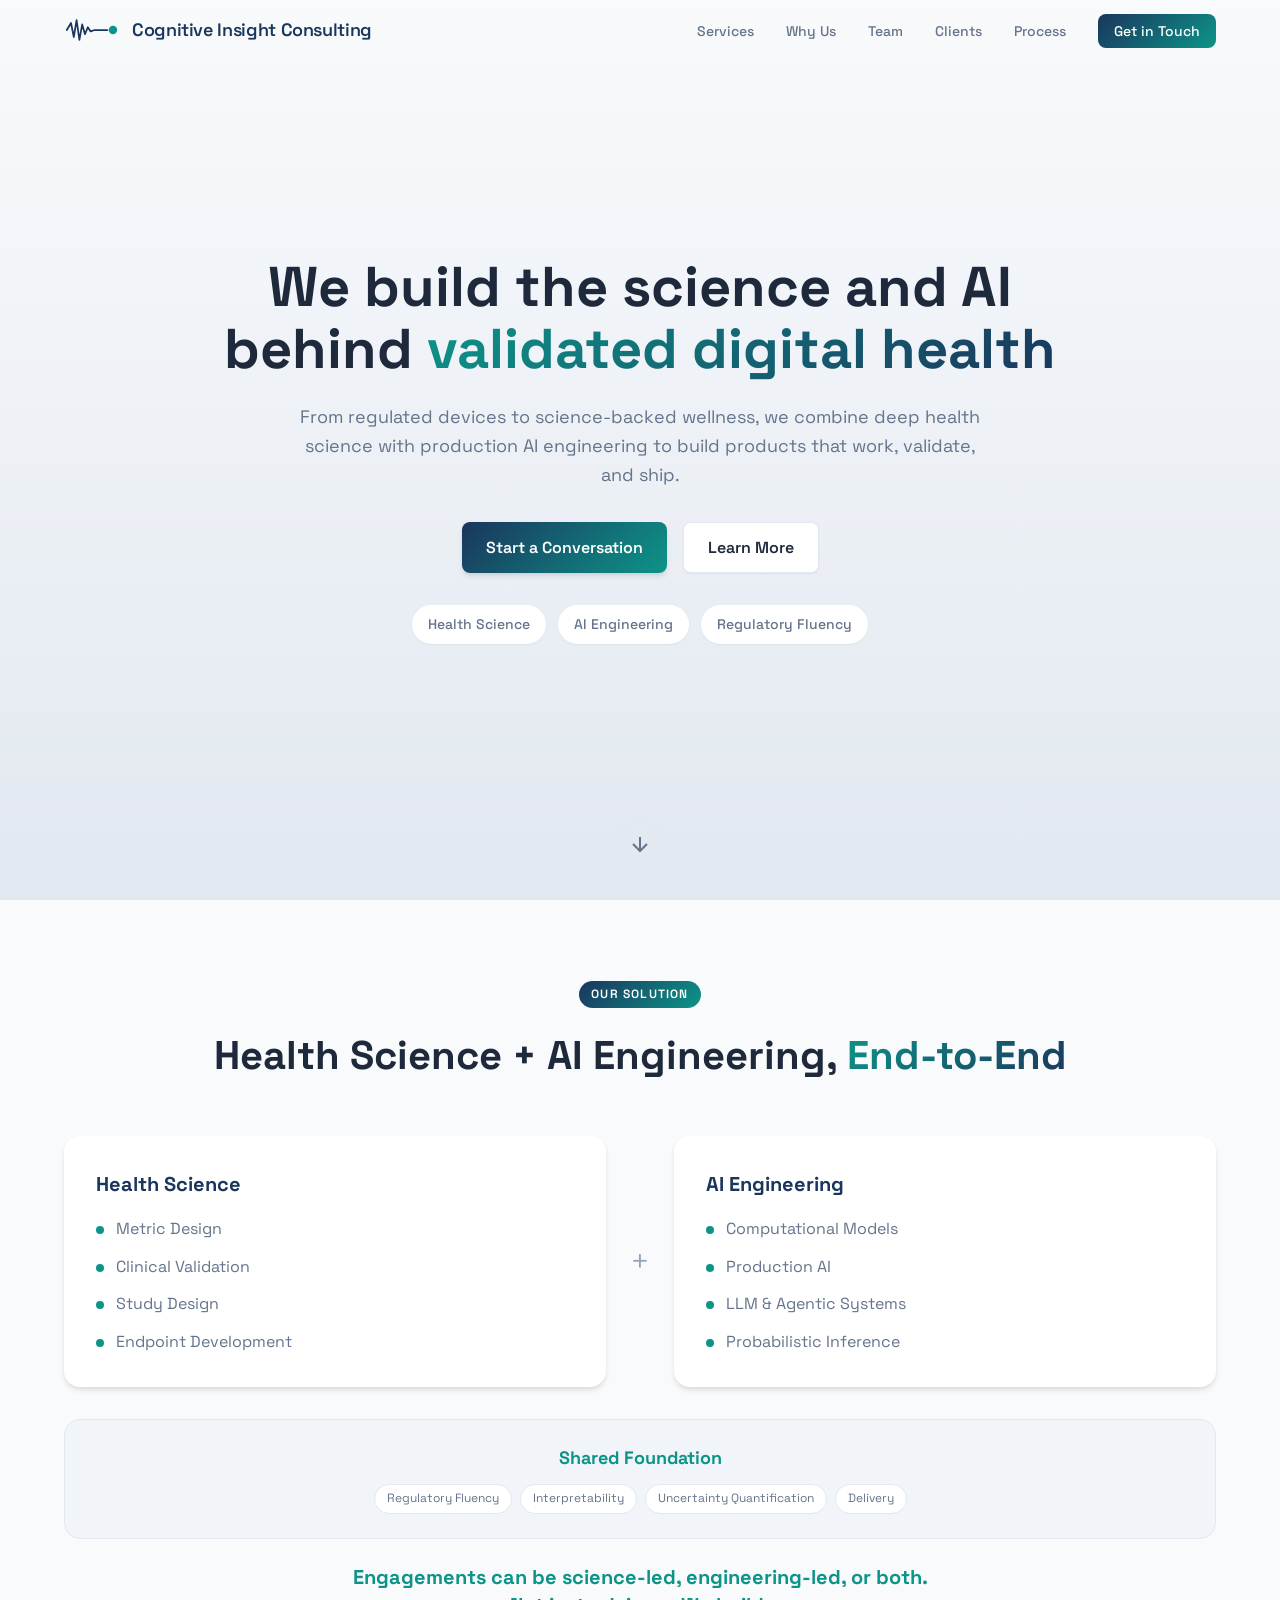
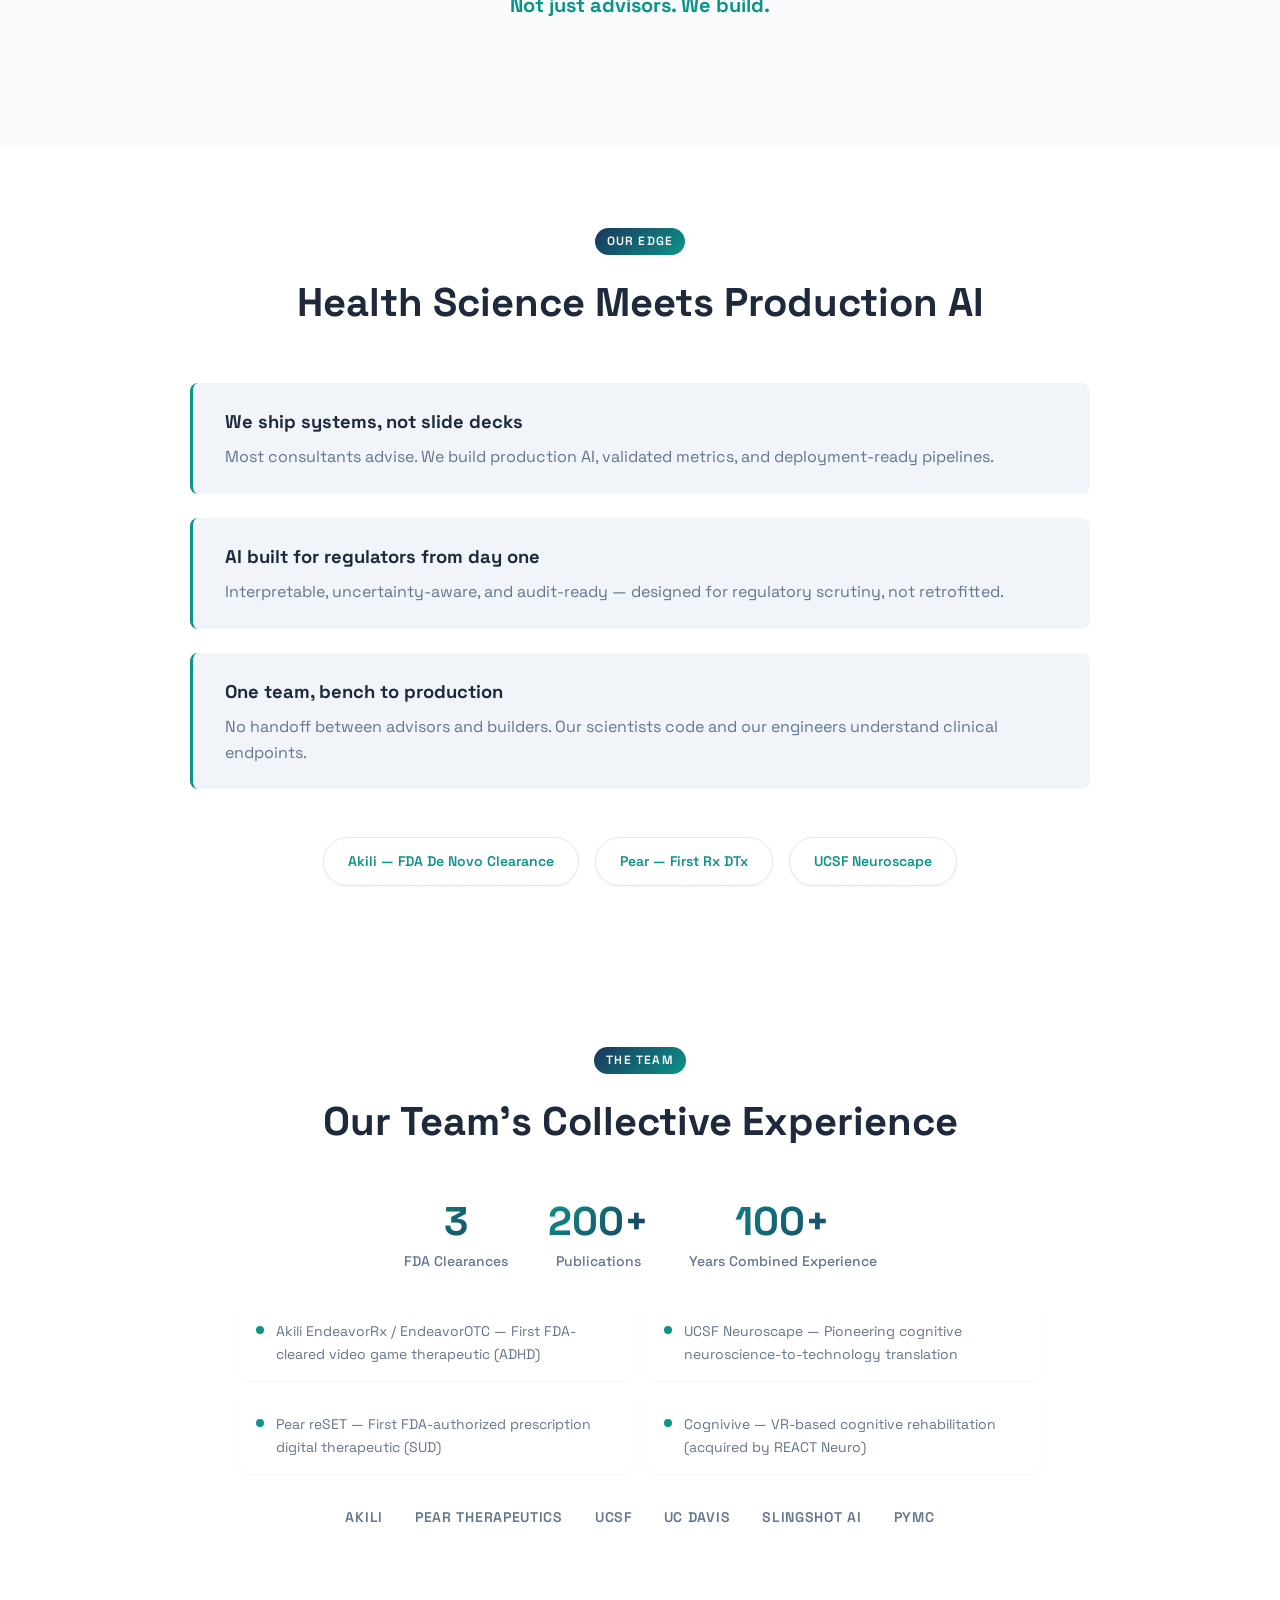
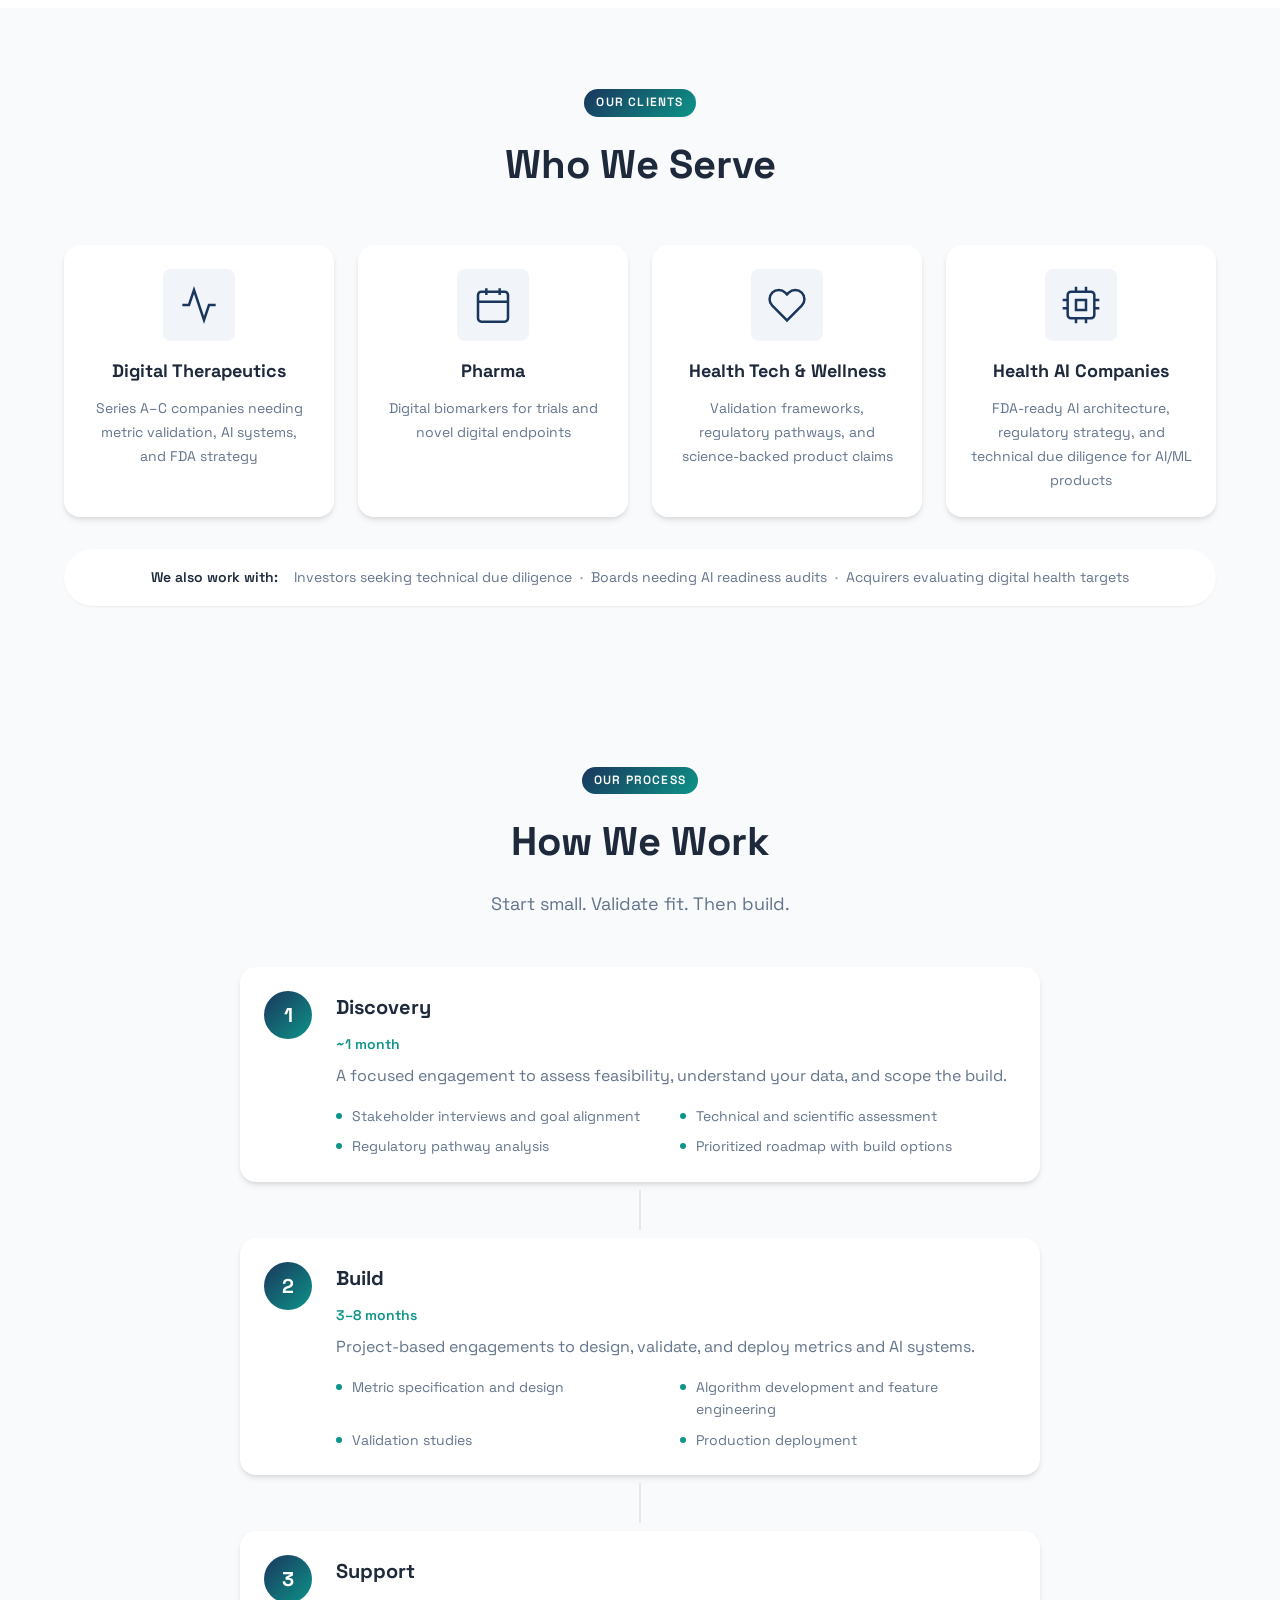
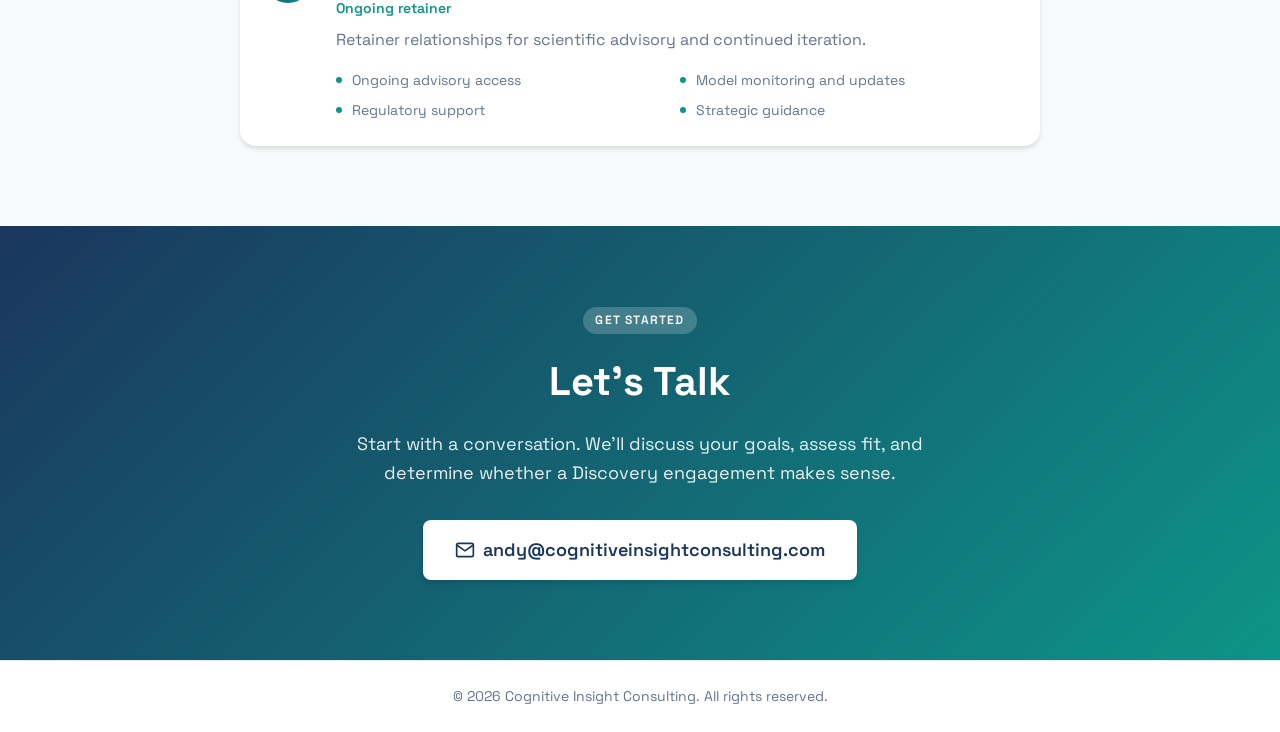
==== commit 4a2c93a5: "Hide theme switcher widget" ====
--- a/index.html
+++ b/index.html
@@ -35,8 +35,8 @@
         </div>
     </nav>
 
-    <!-- Theme Switcher -->
-    <div class="theme-switcher" id="theme-switcher">
+    <!-- Theme Switcher (hidden) -->
+    <div class="theme-switcher" id="theme-switcher" style="display: none;">
         <button class="theme-btn" data-theme="theme-blue" title="Deep Blue + Teal">
             <span class="theme-preview theme-preview-blue"></span>
         </button>
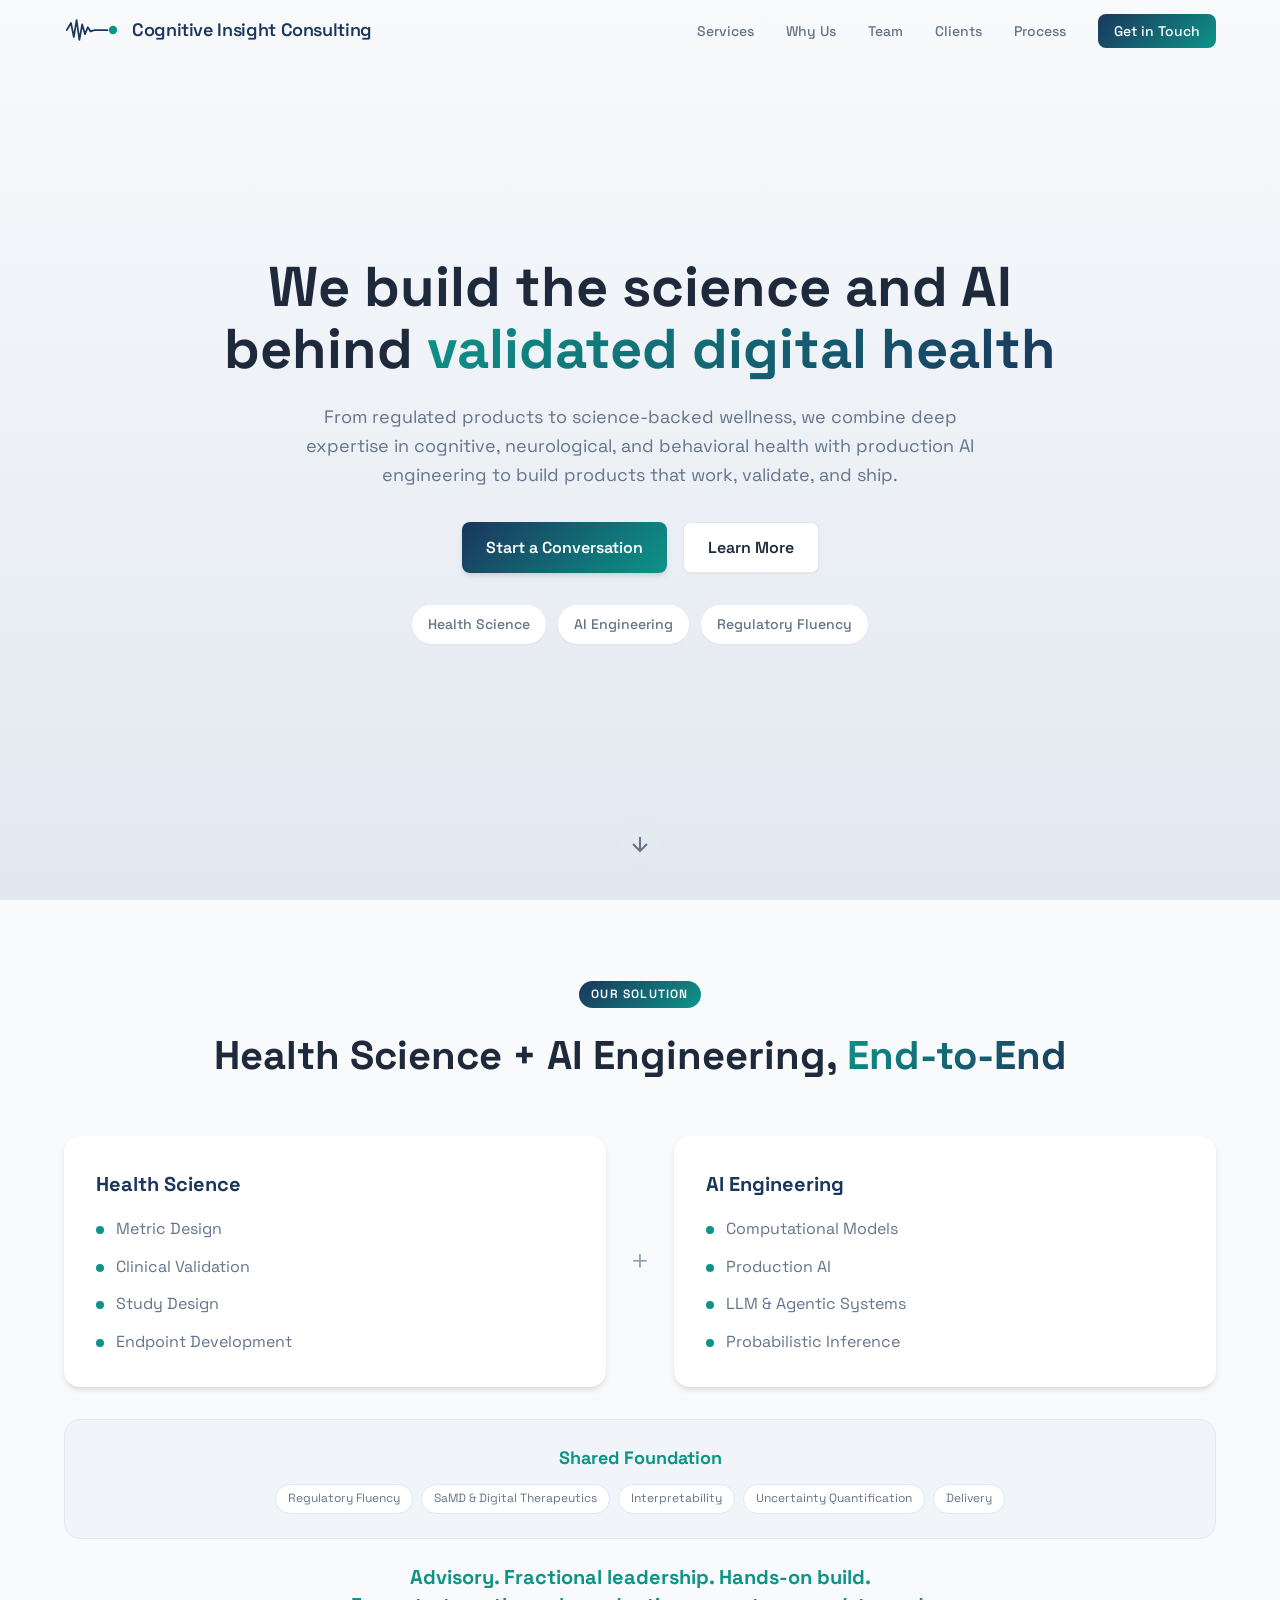
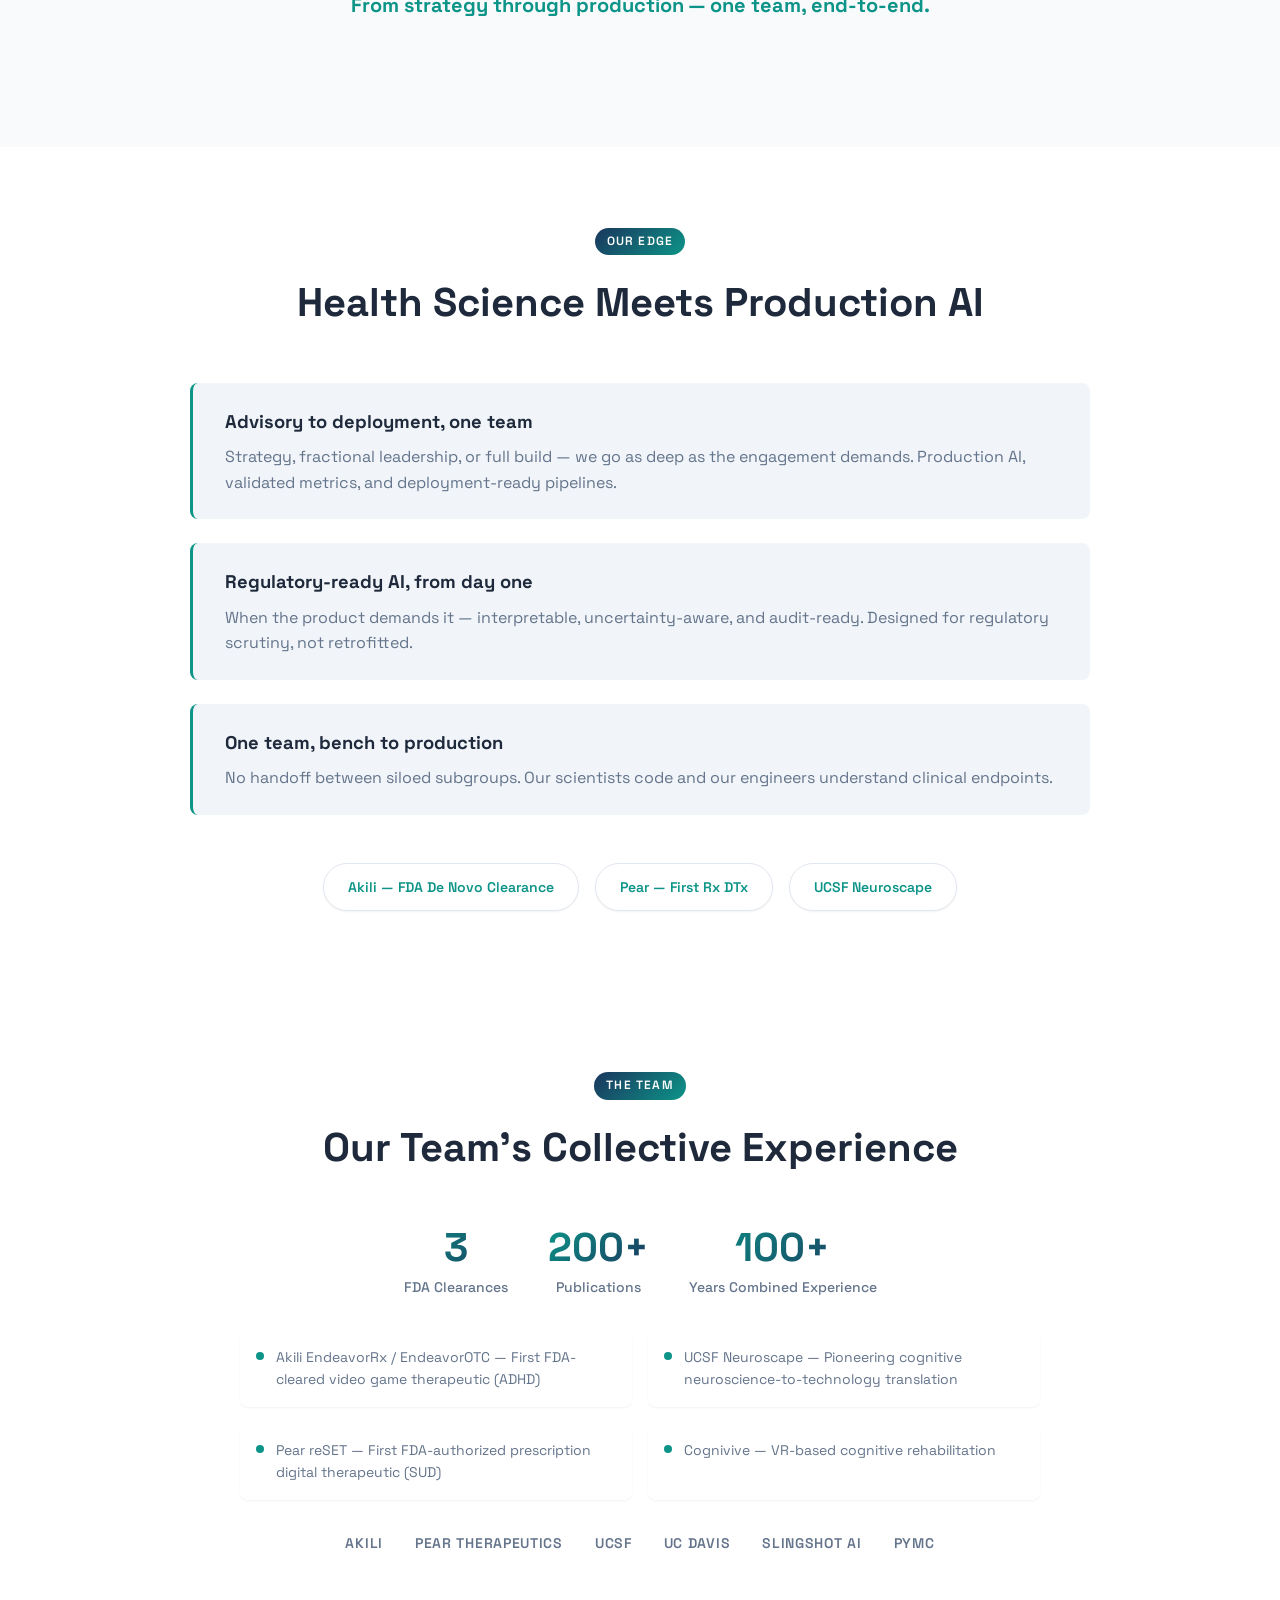
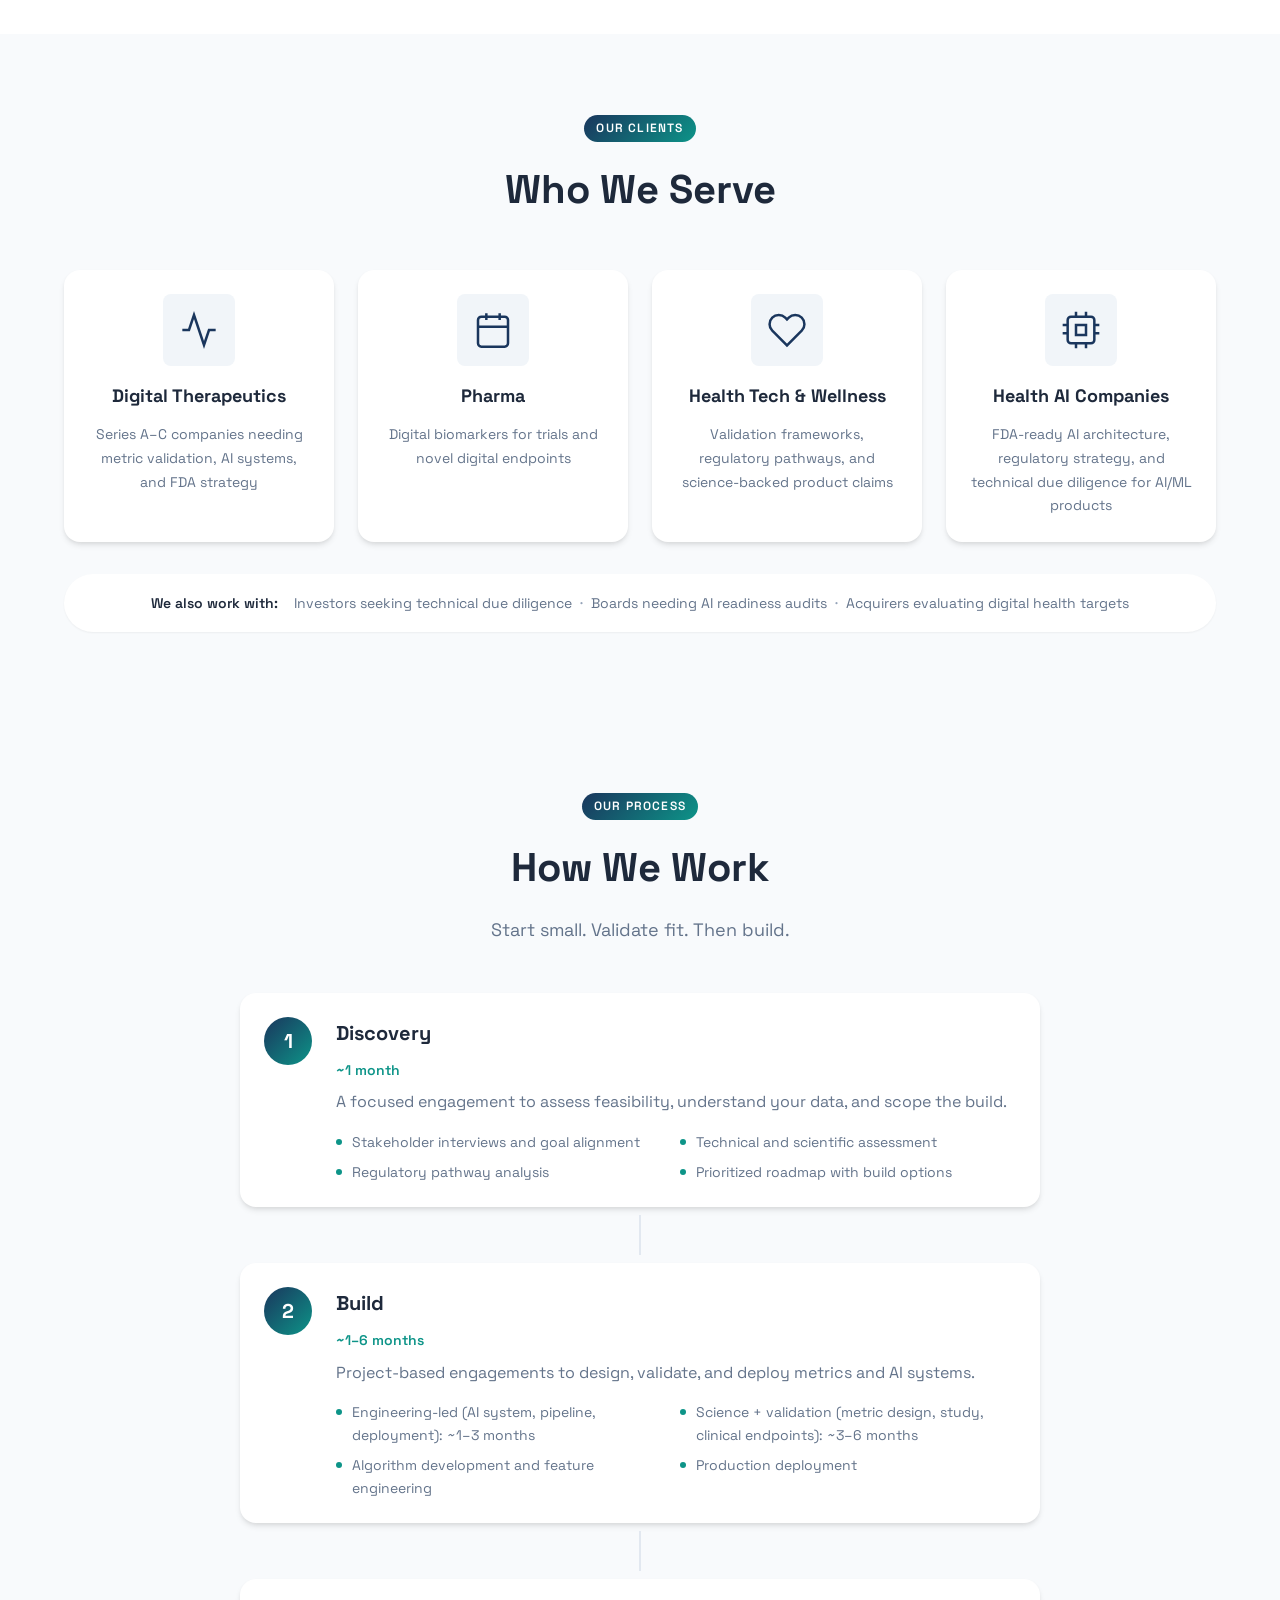
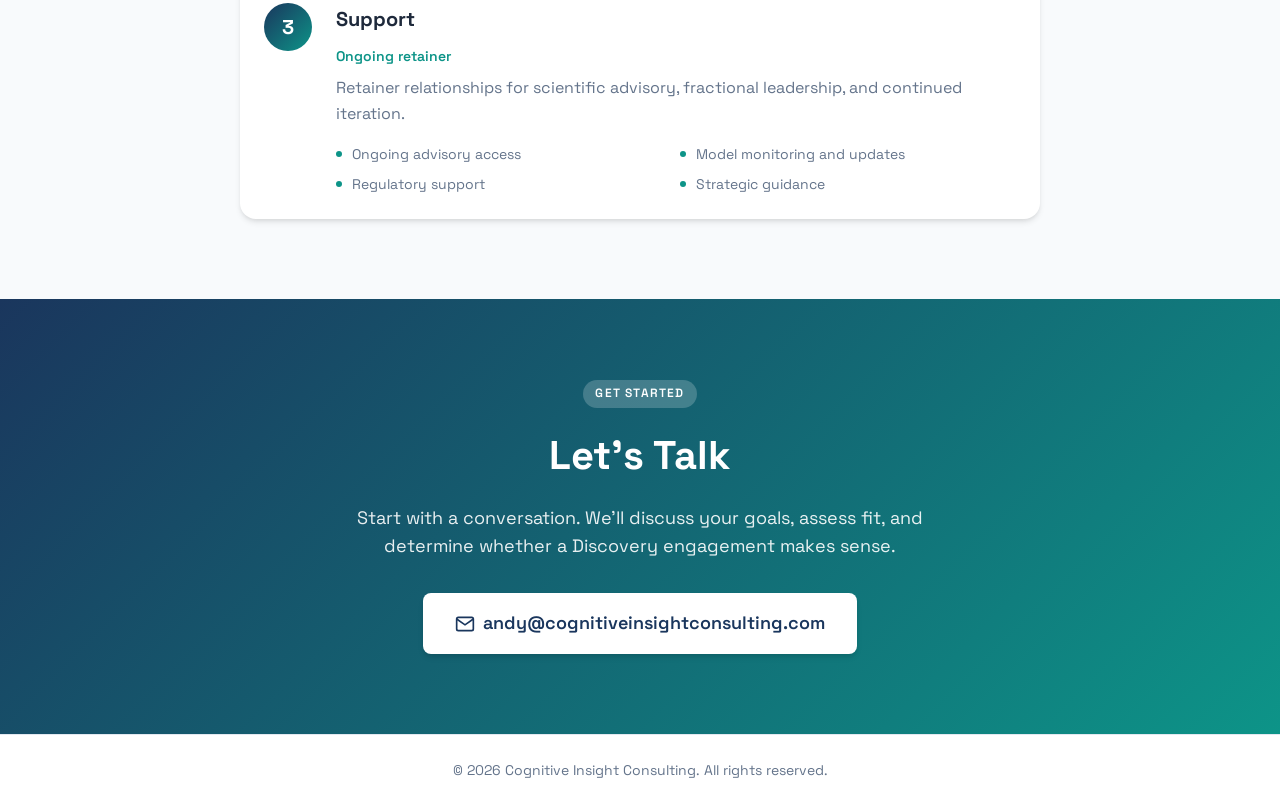
==== commit fe031a17: "Update site and deck based on Tony's feedback - Terminology: "regulated devices" → "regulated produc" ====
--- a/index.html
+++ b/index.html
@@ -4,9 +4,9 @@
     <meta charset="UTF-8">
     <meta name="viewport" content="width=device-width, initial-scale=1.0">
     <meta name="description" content="Cognitive Insight Consulting builds the science and AI behind validated digital health and science-backed wellness products. Health science, AI engineering, and regulatory fluency for healthcare, pharma, and health tech.">
-    <meta name="keywords" content="digital health, AI engineering, clinical validation, digital therapeutics, FDA clearance, machine learning, healthcare, wellness, health AI, FDA-ready AI">
+    <meta name="keywords" content="digital health, AI engineering, clinical validation, digital therapeutics, FDA clearance, machine learning, healthcare, wellness, health AI, FDA-ready AI, SaMD, software as a medical device, cognitive health, behavioral health, neurotech">
     <title>Cognitive Insight Consulting | Health Science & AI Engineering</title>
-    <link rel="stylesheet" href="css/styles.css?v=16">
+    <link rel="stylesheet" href="css/styles.css?v=17">
     <link rel="preconnect" href="https://fonts.googleapis.com">
     <link rel="preconnect" href="https://fonts.gstatic.com" crossorigin>
     <link href="https://fonts.googleapis.com/css2?family=Space+Grotesk:wght@400;500;600;700&display=swap" rel="stylesheet">
@@ -56,7 +56,7 @@
                 We build the science and AI behind <span class="gradient-text">validated digital health</span>
             </h1>
             <p class="hero-subtitle animate-fade-up delay-1">
-                From regulated devices to science-backed wellness, we combine deep health science with production AI engineering to build products that work, validate, and ship.
+                From regulated products to science-backed wellness, we combine deep expertise in cognitive, neurological, and behavioral health with production AI engineering to build products that work, validate, and ship.
             </p>
             <div class="hero-cta animate-fade-up delay-2">
                 <a href="#contact" class="btn btn-primary">Start a Conversation</a>
@@ -111,6 +111,7 @@
                 <div class="shared-foundation-title">Shared Foundation</div>
                 <div class="shared-tags">
                     <span class="shared-tag">Regulatory Fluency</span>
+                    <span class="shared-tag">SaMD &amp; Digital Therapeutics</span>
                     <span class="shared-tag">Interpretability</span>
                     <span class="shared-tag">Uncertainty Quantification</span>
                     <span class="shared-tag">Delivery</span>
@@ -118,8 +119,8 @@
             </div>
 
             <p class="solution-cta animate-on-scroll">
-                Engagements can be science-led, engineering-led, or both.<br>
-                Not just advisors. We build.
+                Advisory. Fractional leadership. Hands-on build.<br>
+                From strategy through production — one team, end-to-end.
             </p>
 
         </div>
@@ -136,16 +137,16 @@
             <!-- Approach Contrast -->
             <div class="edge-cards">
                 <div class="edge-card animate-on-scroll">
-                    <div class="edge-title">We ship systems, not slide decks</div>
-                    <div class="edge-desc">Most consultants advise. We build production AI, validated metrics, and deployment-ready pipelines.</div>
+                    <div class="edge-title">Advisory to deployment, one team</div>
+                    <div class="edge-desc">Strategy, fractional leadership, or full build — we go as deep as the engagement demands. Production AI, validated metrics, and deployment-ready pipelines.</div>
                 </div>
                 <div class="edge-card animate-on-scroll">
-                    <div class="edge-title">AI built for regulators from day one</div>
-                    <div class="edge-desc">Interpretable, uncertainty-aware, and audit-ready &mdash; designed for regulatory scrutiny, not retrofitted.</div>
+                    <div class="edge-title">Regulatory-ready AI, from day one</div>
+                    <div class="edge-desc">When the product demands it — interpretable, uncertainty-aware, and audit-ready. Designed for regulatory scrutiny, not retrofitted.</div>
                 </div>
                 <div class="edge-card animate-on-scroll">
                     <div class="edge-title">One team, bench to production</div>
-                    <div class="edge-desc">No handoff between advisors and builders. Our scientists code and our engineers understand clinical endpoints.</div>
+                    <div class="edge-desc">No handoff between siloed subgroups. Our scientists code and our engineers understand clinical endpoints.</div>
                 </div>
             </div>
 
@@ -187,7 +188,7 @@
                 <div class="team-accomplishment">Akili EndeavorRx / EndeavorOTC &mdash; First FDA-cleared video game therapeutic (ADHD)</div>
                 <div class="team-accomplishment">UCSF Neuroscape &mdash; Pioneering cognitive neuroscience-to-technology translation</div>
                 <div class="team-accomplishment">Pear reSET &mdash; First FDA-authorized prescription digital therapeutic (SUD)</div>
-                <div class="team-accomplishment">Cognivive &mdash; VR-based cognitive rehabilitation (acquired by REACT Neuro)</div>
+                <div class="team-accomplishment">Cognivive &mdash; VR-based cognitive rehabilitation</div>
             </div>
 
             <!-- Institution Logos -->
@@ -286,12 +287,12 @@
                     <div class="process-number">2</div>
                     <div class="process-content">
                         <h3 class="process-title">Build</h3>
-                        <span class="process-duration">3–8 months</span>
+                        <span class="process-duration">~1–6 months</span>
                         <p class="process-desc">Project-based engagements to design, validate, and deploy metrics and AI systems.</p>
                         <ul class="process-details">
-                            <li>Metric specification and design</li>
+                            <li>Engineering-led (AI system, pipeline, deployment): ~1–3 months</li>
+                            <li>Science + validation (metric design, study, clinical endpoints): ~3–6 months</li>
                             <li>Algorithm development and feature engineering</li>
-                            <li>Validation studies</li>
                             <li>Production deployment</li>
                         </ul>
                     </div>
@@ -302,7 +303,7 @@
                     <div class="process-content">
                         <h3 class="process-title">Support</h3>
                         <span class="process-duration">Ongoing retainer</span>
-                        <p class="process-desc">Retainer relationships for scientific advisory and continued iteration.</p>
+                        <p class="process-desc">Retainer relationships for scientific advisory, fractional leadership, and continued iteration.</p>
                         <ul class="process-details">
                             <li>Ongoing advisory access</li>
                             <li>Model monitoring and updates</li>
